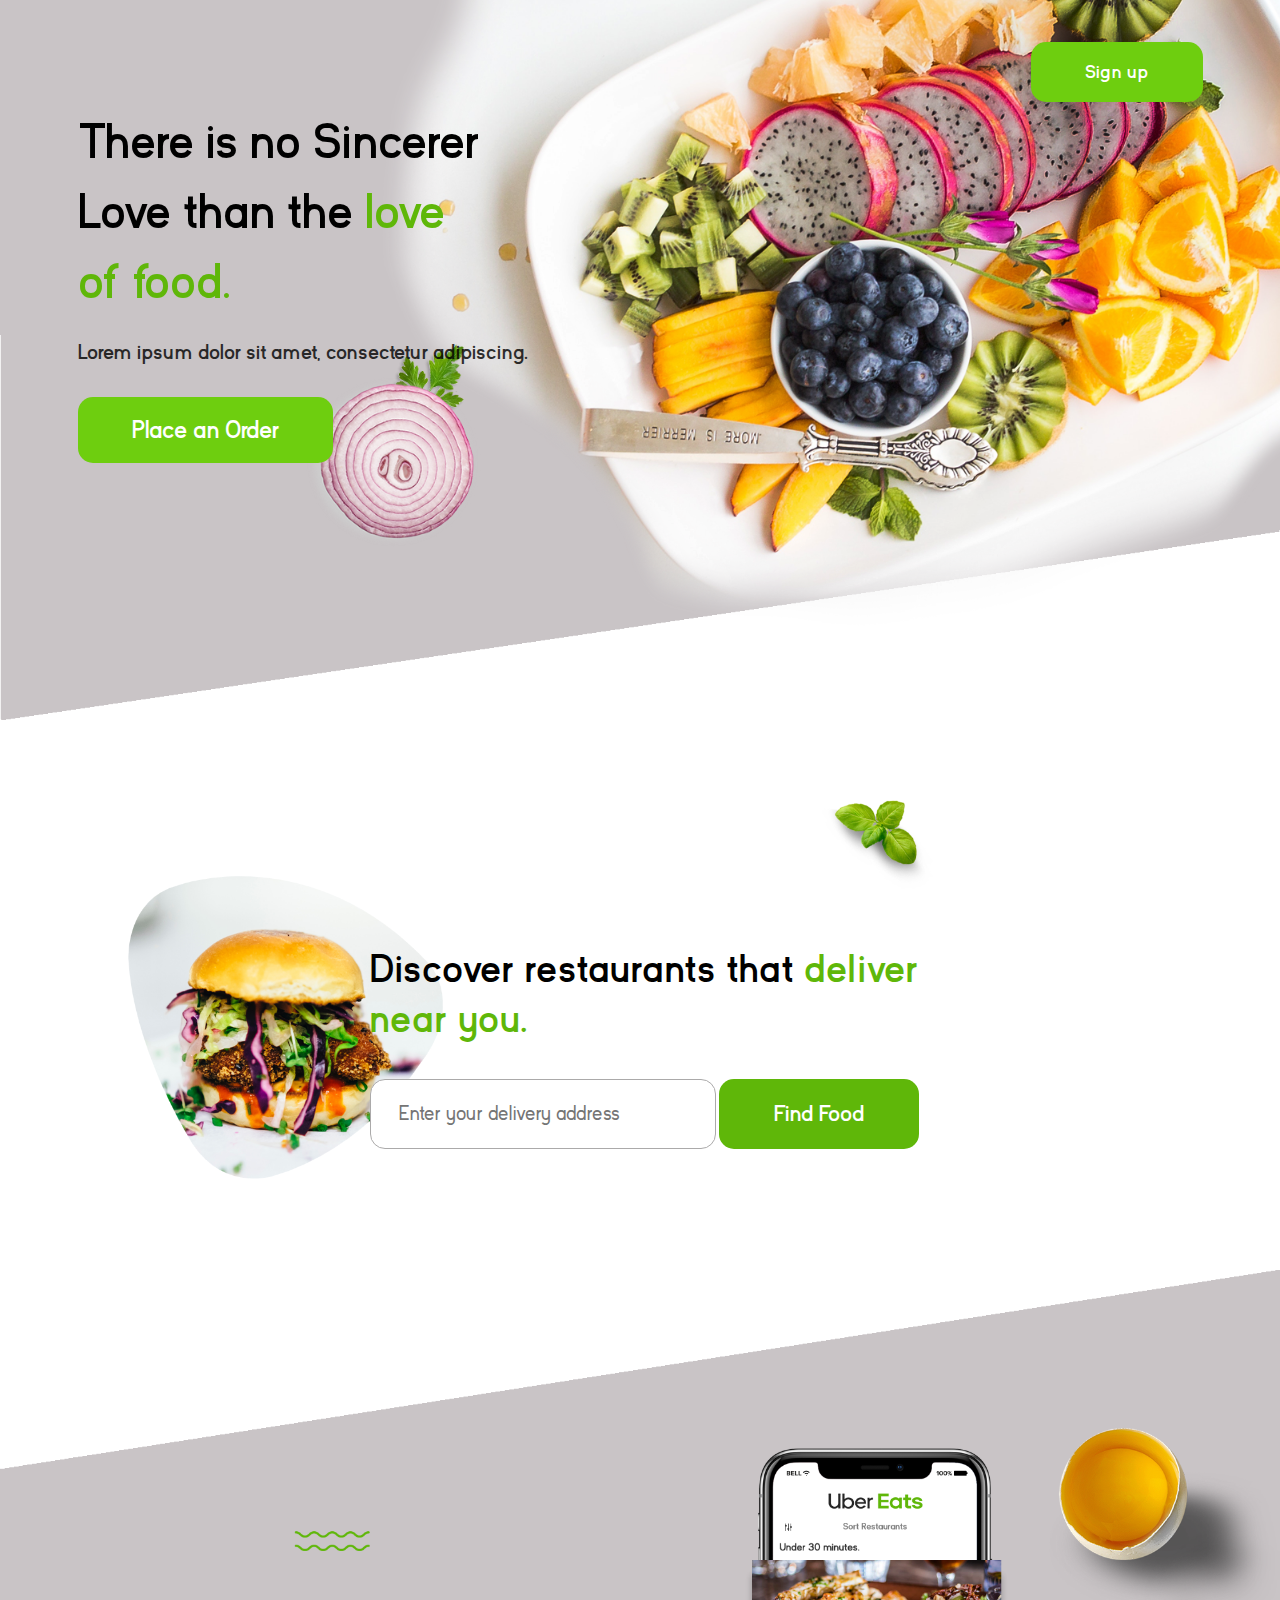
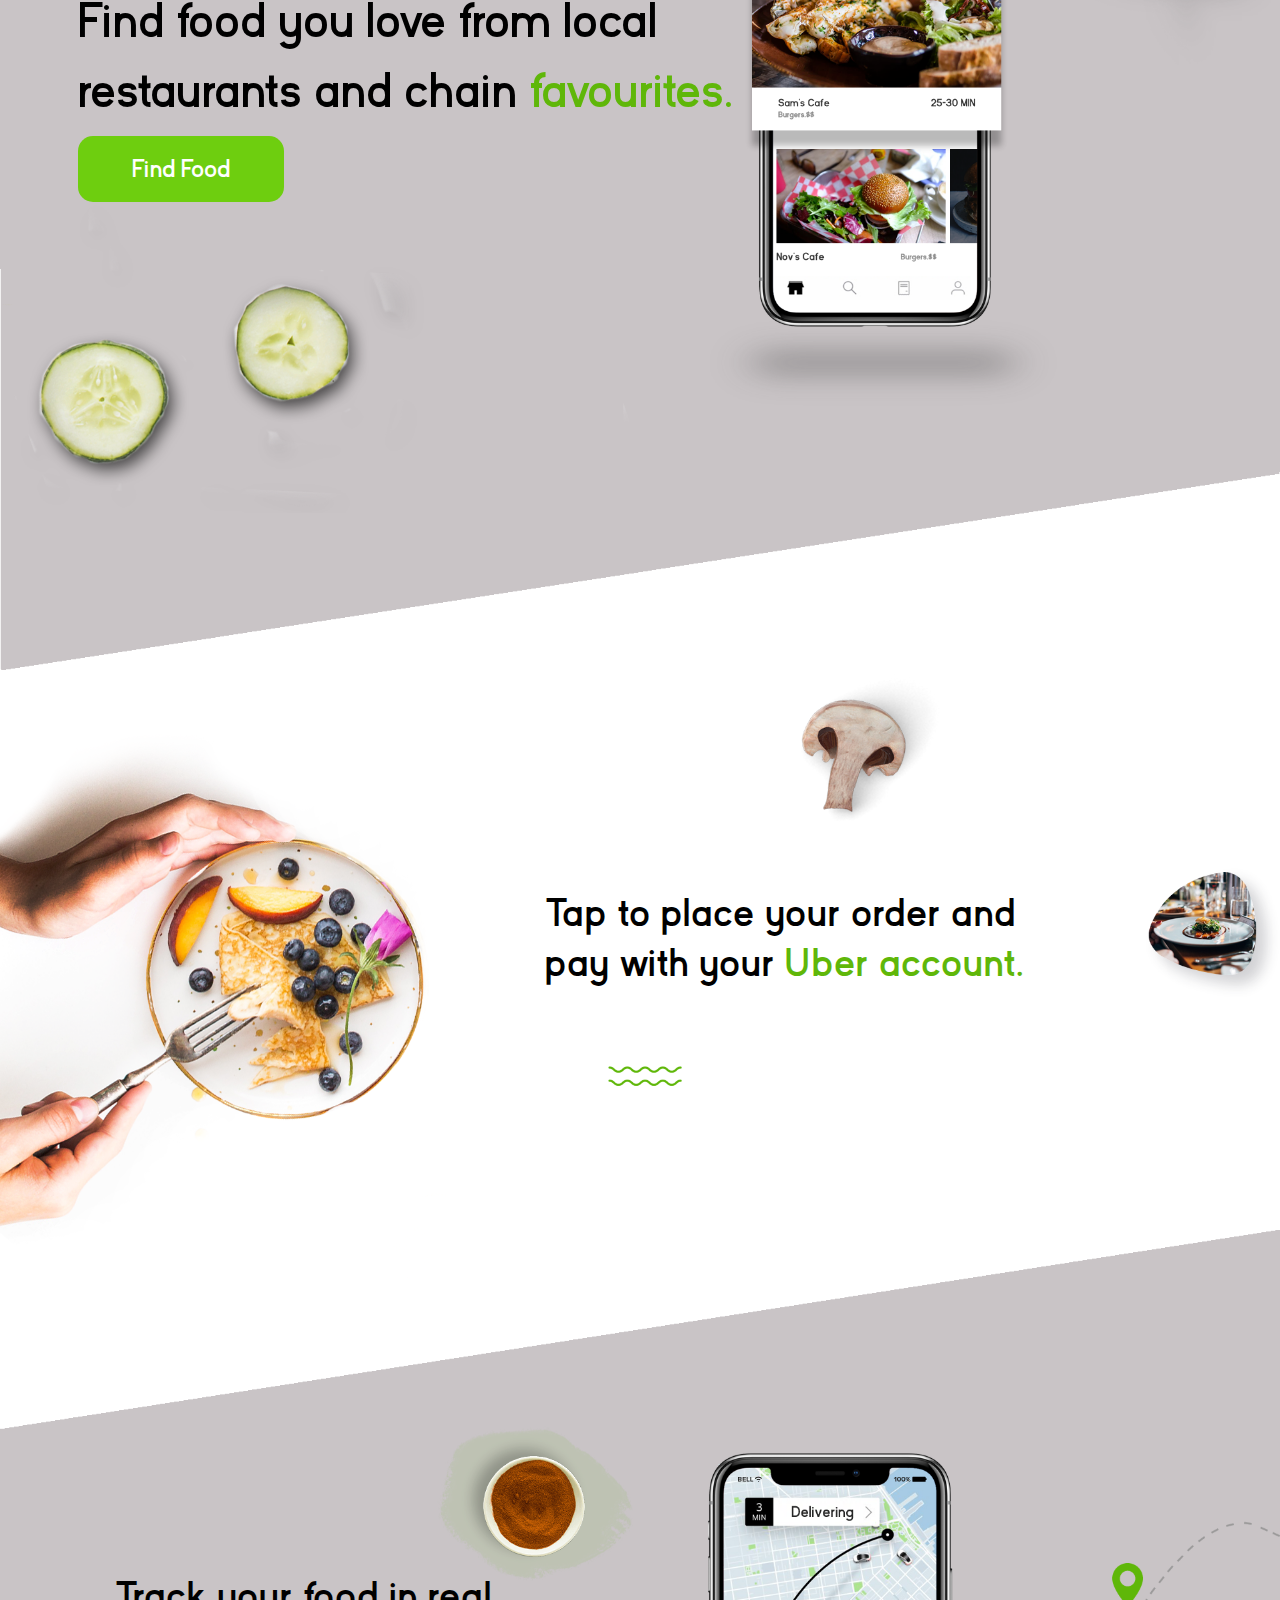
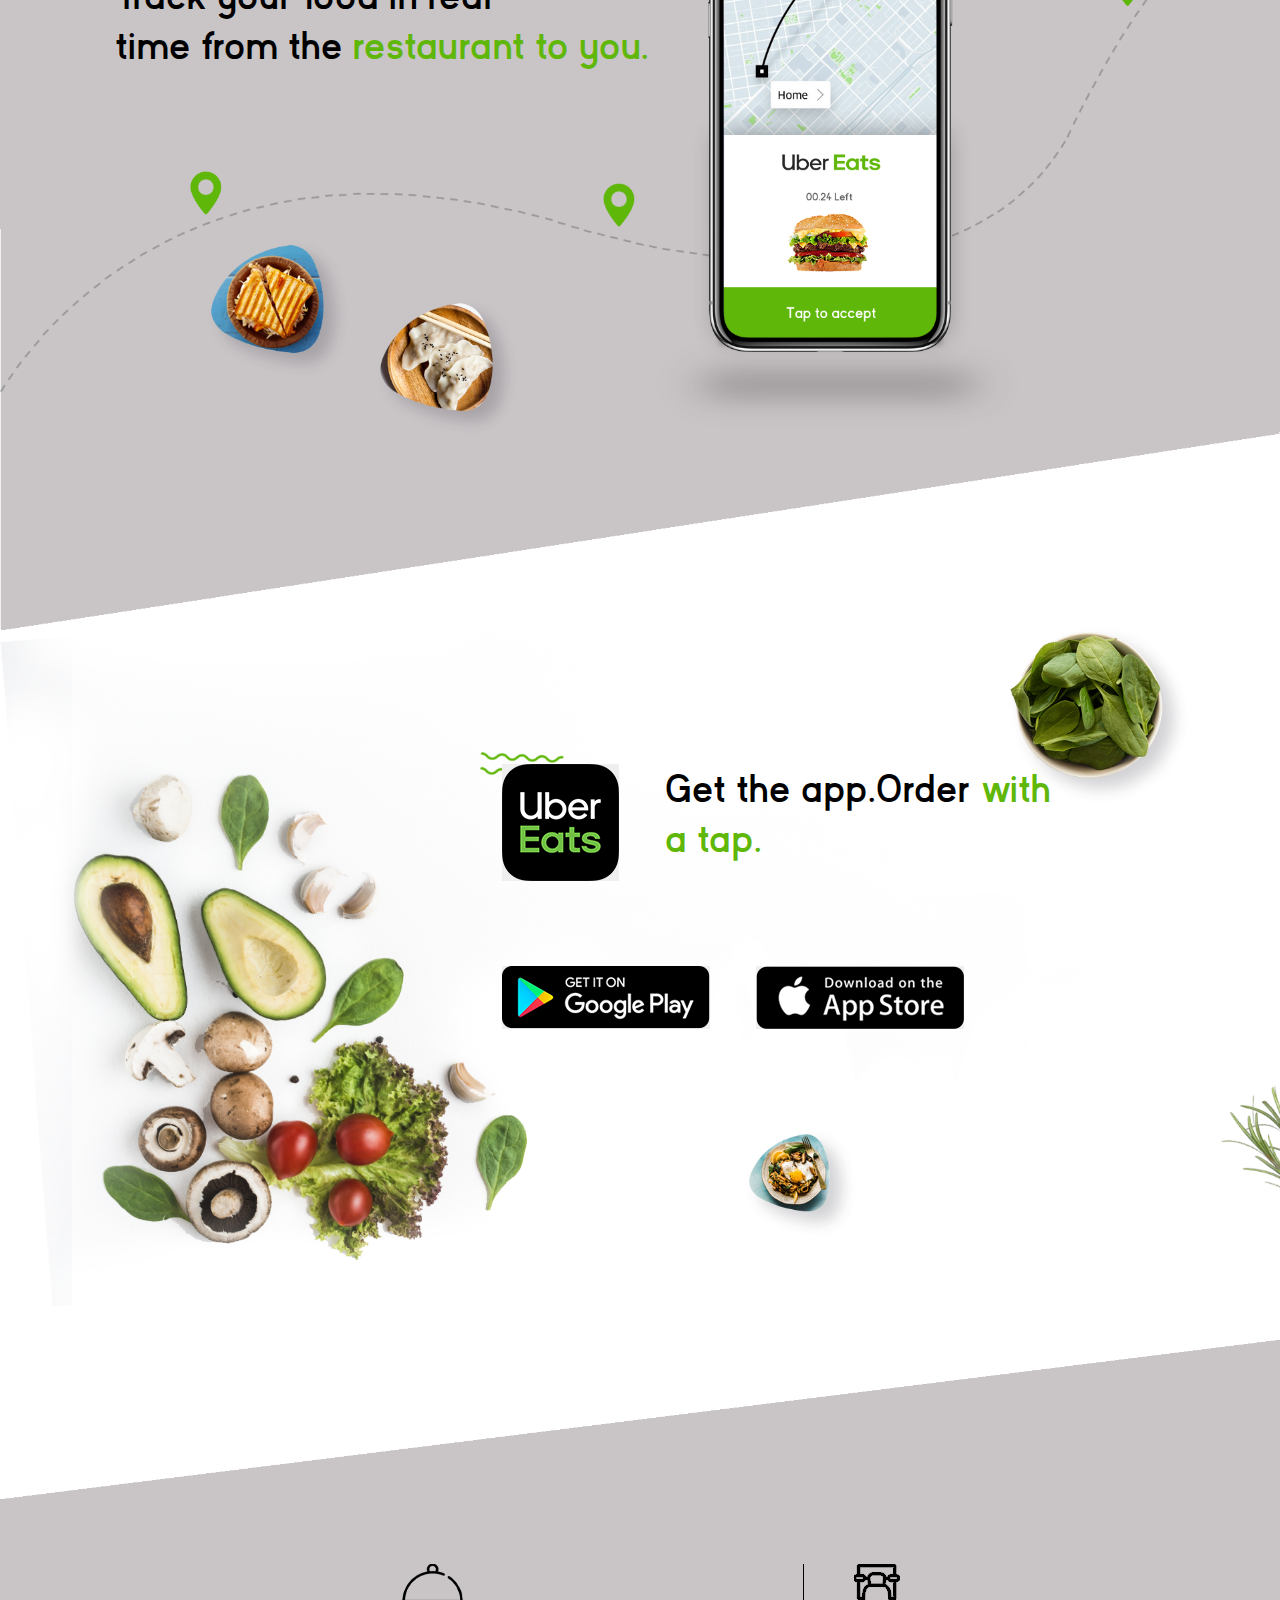
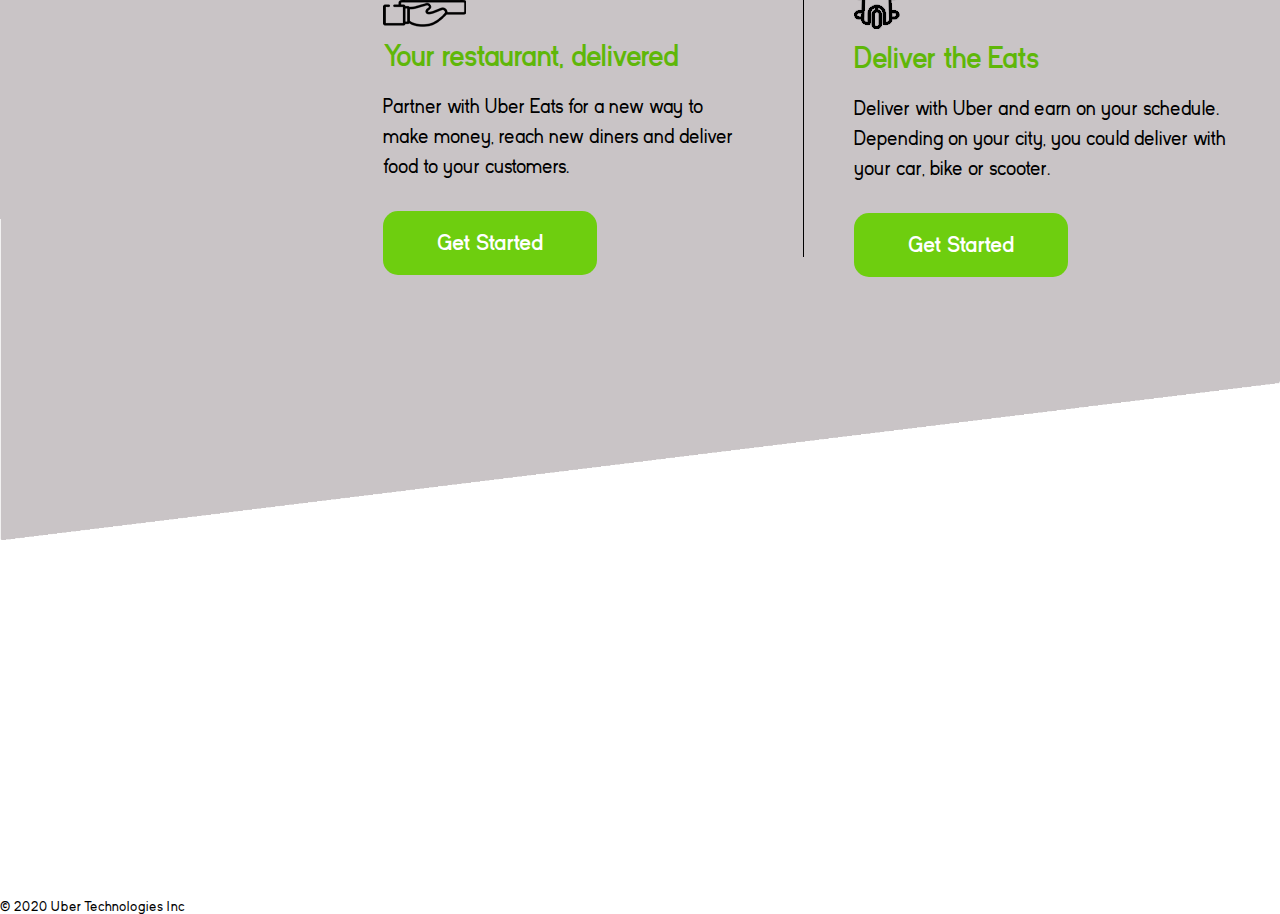
==== index.html @ 6fc5c9bc "Add files via upload" ====
<!DOCTYPE html>
<html lang="en">
  <head>
    <meta charset="UTF-8" />
    <meta http-equiv="X-UA-Compatible" content="IE=edge" />
    <meta name="viewport" content="width=device-width, initial-scale=1.0" />
    <title>Document</title>
    <link rel="stylesheet" href="css/style.css" />
  </head>
  <body>
    <div class="header">
      <div class="header__content">
        <div class="button-signUp-wrap">
          <div class="button-signUp">
            <span><a href="#" class="signUp">Sign up</a></span>
          </div>
        </div>
      </div>
      <div class="page-love">
        <div class="page-love__text">
          <h1>
            There is no Sincerer <br />
            Love than the
            <span>
              love <br />
              of food.</span
            >
          </h1>
          <p>Lorem ipsum dolor sit amet, consectetur adipiscing.</p>
          <div class="page-love__button love-button">
            <span><a href="#">Place an Order</a></span>
          </div>
        </div>
      </div>
    </div>
    <div class="findfood">
      <div class="findfood__content">
        <div class="page-findfood">
          <div class="findfood__text">
            Discover restaurants that
            <span
              >deliver <br />
              near you.</span
            >
          </div>
          <form action="#" class="findfood__form">
            <div class="findfood__input">
              <input
                autocomplete="off"
                type="email"
                pattern="[^ @]*@[^ @]*"
                name="form[]"
                placeholder="Enter your delivery address"
                onfocus="this.placeholder=''"
                class="input"
              />
            </div>
            <div class="findfood__button">
              <button type="submit" class="findfood__btn">Find Food</button>
            </div>
          </form>
        </div>
      </div>
    </div>
    <div class="favourites">
      <div class="page-favourites">
        <div class="page-favourites__text">
          <h1>
            Find food you love from local <br />
            restaurants and chain
            <span>favourites.</span>
          </h1>
          <div class="page-favourites__button favourites-button">
            <span><a href="#">Find Food</a></span>
          </div>
        </div>
      </div>
    </div>
    <div class="uber">
      <div class="page-uber">
        <div class="page-uber__text">
          <h1>
            Tap to place your order and <br />
            pay with your
            <span>Uber account.</span>
          </h1>
        </div>
      </div>
    </div>
    <div class="restaurant">
      <div class="page-restaurant">
        <div class="page-restaurant__text">
          <h1>
            Track your food in real <br />
            time from the
            <span>restaurant to you.</span>
          </h1>
        </div>
      </div>
    </div>
    <div class="app">
      <div class="app-conteiner">
        <div class="app-conteiner__item">
          <div class="app-button__uber">
            <a href="#"
              ><button><img src="img/app/app-uber-eats.png" alt="#" /></button
            ></a>
          </div>
          <div class="app-button__text">
            Get the app.Order
            <span>
              with <br />
              a tap.</span
            >
          </div>
          <div class="app-button__google">
            <a href="#"
              ><button>
                <img src="img/app/ap-google-play.png" alt="#" /></button
            ></a>
          </div>
          <div class="app-button__appstore">
            <a href="#"
              ><button><img src="img/app/ap-appstore.png" alt="#" /></button
            ></a>
          </div>
        </div>
      </div>
    </div>
    <div class="deliver">
      <div class="deliver-container">
        <div class="deliver-container__itemleft">
          <div class="deliver-restaurant__img">
            <img src="img/deliver/Layer_29.png" alt="#" />
          </div>
          <div class="deliver-restaurant__title">
            <span>Your restaurant, delivered</span>
          </div>
          <div class="deliver-restaurant__subtitel">
            <span
              >Partner with Uber Eats for a new way to make money, reach new
              diners and deliver food to your customers.</span
            >
          </div>
          <div class="deliver-restaurant__btn">
            <span><a href="#">Get Started</a></span>
          </div>
        </div>
        <div class="deliver-container__itemright">
          <div class="deliver-eats__img">
            <img src="img/deliver/Layer_30.png" alt="#" />
          </div>
          <div class="deliver-eats__title">
            <span>Deliver the Eats</span>
          </div>
          <div class="deliver-eats__subtitel">
            <span
              >Deliver with Uber and earn on your schedule. Depending on your
              city, you could deliver with your car, bike or scooter.</span
            >
          </div>
          <div class="deliver-eats__btn">
            <span><a href="#">Get Started</a></span>
          </div>
        </div>
      </div>
    </div>
    <div class="footer">
      <div class="footer__copy">© 2020 Uber Technologies Inc</div>
    </div>
    <script src="/js/script.js"></script>
  </body>
</html>
---- css/style.css ----
@charset "UTF-8";
@font-face {
  font-family: "KayakSans";
  src: url("../fonts/Kayak Sans Bold.eot");
  src: local("☺"), url("../fonts/Kayak Sans Bold.woff") format("woff"), url("../fonts/Kayak Sans Bold.ttf") format("truetype"), url("../fonts/Kayak Sans Bold.svg") format("svg");
  font-weight: 700;
  font-style: normal;
}
@font-face {
  font-family: "KayakSans";
  src: url("../fonts/Kayak Sans Light.eot");
  src: local("☺"), url("../fonts/Kayak Sans Light.woff") format("woff"), url("../fonts/Kayak Sans Light.ttf") format("truetype"), url("../fonts/Kayak Sans Light.svg") format("svg");
  font-weight: 300;
  font-style: normal;
}
@font-face {
  font-family: "KayakSans";
  src: url("../fonts/Kayak Sans Regular.eot");
  src: local("☺"), url("../fonts/Kayak Sans Regular.woff") format("woff"), url("../fonts/Kayak Sans Regular.ttf") format("truetype"), url("../fonts/Kayak Sans Regular.svg") format("svg");
  font-weight: normal;
  font-style: normal;
}
@font-face {
  font-family: "Proxima Nova Lt";
  src: url("../fonts/ofont.ru_Proxima Nova.eot");
  src: local("☺"), url("../fonts/ofont.ru_Proxima Nova.woff") format("woff"), url("../fonts/ofont.ru_Proxima Nova.ttf") format("truetype"), url("../fonts/ofont.ru_Proxima Nova.svg") format("svg");
  font-weight: normal;
  font-style: normal;
}
/*Обнуление*/
* {
  padding: 0;
  margin: 0;
  border: 0;
}

*, *:before, *:after {
  box-sizing: border-box;
}

:focus, :active {
  outline: none;
}

a:focus, a:active {
  outline: none;
}

nav, footer, header, aside {
  display: block;
}

html, body {
  height: 100%;
  width: 100%;
  font-size: 100%;
  line-height: 1;
  font-size: 14px;
  -ms-text-size-adjust: 100%;
  -moz-text-size-adjust: 100%;
  -webkit-text-size-adjust: 100%;
}

input, button, textarea {
  font-family: inherit;
}

input::-ms-clear {
  display: none;
}

button {
  cursor: pointer;
}

button::-moz-focus-inner {
  padding: 0;
  border: 0;
}

a, a:visited {
  text-decoration: none;
}

a:hover {
  text-decoration: none;
}

ul li {
  list-style: none;
}

img {
  vertical-align: top;
}

h1, h2, h3, h4, h5, h6 {
  font-size: inherit;
  font-weight: inherit;
}

/*--------------------*/
body {
  font-family: "KayakSans";
}

.header {
  max-width: 1570px;
  min-height: 800px;
  margin: 0 auto;
  padding: 0px 15px;
  background: url("../img/bkgheader/bgheader.png") 100% 0/100% auto no-repeat, url("../img/bgall.png") 100% 150%/100% 120% no-repeat;
}
.button-signUp-wrap {
  display: flex;
  justify-content: flex-end;
}

.button-signUp {
  margin: 5% 5% 0px 0px;
}

.signUp {
  color: #ffffff;
  font-size: 19px;
  font-weight: 700;
  padding: 20px 54px;
  border-radius: 15px;
  background-color: #6ece0f;
}

.page-love {
  margin: 0 auto;
  padding: 2% 0px 0px 5%;
}
.page-love__text {
  margin: 0 auto;
  color: #000000;
  font-size: 50px;
  font-weight: 700;
  line-height: 70px;
  text-align: left;
}
.page-love__text p {
  opacity: 0.8;
  color: #000000;
  font-size: 21px;
  font-weight: bold;
  line-height: 70px;
}
.page-love__text span {
  color: #5fb709;
}
.page-love__button a {
  color: #ffffff;
  font-size: 25px;
  font-weight: 700;
  padding: 20px 54px;
  border-radius: 15px;
  background-color: #6ece0f;
}

.page-findfood {
  display: flex;
  flex-direction: column;
  flex: 0 1 auto;
  padding: 5% 0;
  z-index: 1;
}

.findfood {
  max-width: 1390px;
  min-height: 650px;
  display: flex;
  justify-content: flex-end;
  margin: 0px 27% 0px 10%;
  padding: 0px 15px;
  text-align: left;
  background: url("../img/findfood/burger.png") 50% 0/100% auto no-repeat;
  position: relative;
  z-index: 1;
}
.findfood__content {
  padding: 15% 0px 0px 0px;
}
.findfood__text {
  padding: 0px 0px 35px 0px;
  margin: 0 auto;
  color: #000000;
  font-size: 40px;
  font-weight: 700;
  line-height: 50px;
}
.findfood__text span {
  color: #5fb709;
}
.findfood__form {
  display: flex;
}
.findfood__input {
  flex: 1 1 auto;
  padding: 0px 0px 0px 0px;
}
.findfood__input .input {
  width: 99%;
  height: 70px;
  border: 1px solid #abaaaa;
  background-color: #ffffff;
  border-radius: 15px;
  padding: 0px 28px;
  color: #585858;
  font-size: 20px;
  font-weight: 400;
}
.findfood__input .input.focus {
  color: black;
}
.findfood__button {
  flex: 0 0 200px;
}
.findfood__btn {
  width: 200px;
  height: 70px;
  line-height: 70px;
  color: white;
  font-size: 23px;
  font-weight: 700;
  border-radius: 15px;
  background-color: #5fb709;
}

.favourites {
  max-width: 1570px;
  min-height: 1000px;
  margin: 0 auto;
  padding: 10% 15px;
  background: url("../img/favourites/favouritesAll1.png") 100% 50%/100% auto no-repeat, url("../img/bgall.png") 100% 0/100% 100% no-repeat;
  position: relative;
  z-index: 2;
  top: -20%;
}

.page-favourites {
  margin: 0 auto;
  padding: 15% 0px 0px 5%;
}
.page-favourites__text {
  margin: 0 auto;
  color: #000000;
  font-size: 50px;
  font-weight: 700;
  line-height: 70px;
  text-align: left;
}
.page-favourites__text p {
  opacity: 0.8;
  color: #000000;
  font-size: 21px;
  font-weight: bold;
  line-height: 70px;
}
.page-favourites__text span {
  color: #5fb709;
}
.page-favourites__button a {
  color: #ffffff;
  font-size: 25px;
  font-weight: 700;
  padding: 20px 54px;
  border-radius: 15px;
  background-color: #6ece0f;
}

.uber {
  max-width: 1570px;
  min-height: 650px;
  margin: 0 auto;
  padding: 17% 20% 0px 0px;
  background: url("../img/uber/9-layers.png") 100% 0/100% auto no-repeat;
  position: relative;
  z-index: 1;
  top: -20%;
}

.page-uber__text {
  display: flex;
  justify-content: flex-end;
  padding: 0px 0px 35px 0px;
  margin: 0 auto;
  color: #000000;
  font-size: 40px;
  font-weight: 700;
  line-height: 50px;
}
.page-uber__text span {
  color: #5fb709;
}
.page-uber__form {
  display: flex;
}

.restaurant {
  max-width: 1570px;
  min-height: 1000px;
  margin: 0 auto;
  padding: 10% 15px;
  background: url("../img/restaurant/restaurant.png") 100% 50%/100% auto no-repeat, url("../img/bgall.png") 100% 0/100% 100% no-repeat;
  position: relative;
  z-index: 2;
  top: -30%;
}

.page-restaurant__text {
  display: flex;
  justify-content: flex-start;
  padding: 17% 0px 0px 8%;
  margin: 0 auto;
  color: #000000;
  font-size: 40px;
  font-weight: 700;
  line-height: 50px;
}
.page-restaurant__text span {
  color: #5fb709;
}
.page-restaurant__form {
  display: flex;
}

.app {
  max-width: 1570px;
  min-height: 800px;
  display: flex;
  justify-content: flex-end;
  margin: 0 auto;
  padding: 13% 10% 0px 0px;
  background: url("../img/app/8-layers.png") 100% 50%/100% auto no-repeat;
  position: relative;
  z-index: 1;
  top: -40%;
}

.app-conteiner {
  display: flex;
  flex-direction: column;
  flex: 0 1 50%;
  padding: 5% 0;
}
.app-conteiner__item {
  display: flex;
  width: 650px;
  height: 350px;
  flex-wrap: wrap;
}

.app-button__text {
  padding: 0px 0px 0px 7%;
  color: #000000;
  font-size: 40px;
  font-weight: 700;
  line-height: 50px;
}
.app-button__text span {
  color: #5fb709;
}
.app-button__appstore {
  padding: 0px 0px 0px 7%;
}

.deliver {
  max-width: 1570px;
  min-height: 800px;
  display: flex;
  justify-content: center;
  margin: 0 auto;
  padding: 13% 10% 0px 0px;
  background: url("../img/bgall.png") 100% 0/100% 100% no-repeat;
  position: relative;
  z-index: 2;
  top: -40%;
}

.deliver-container {
  display: flex;
  flex-direction: column;
  flex: 0 1 auto;
  padding: 5% 0px 0px 18%;
  width: 800px;
  height: 350px;
  flex-wrap: wrap;
}
.deliver-container__itemleft {
  flex-direction: column;
  padding: 0px 50px 0px 0px;
  display: flex;
  width: 420px;
  height: 400px;
  flex-wrap: wrap;
}
.deliver-container__itemright {
  flex-direction: column;
  width: 455px;
  height: 400px;
  display: flex;
  flex-wrap: wrap;
  border-left: 1px solid black;
  padding: 0px 0px 0px 50px;
}

.deliver-restaurant__img {
  padding: 0px 0px 15px 0px;
}
.deliver-restaurant__title {
  color: #5fb709;
  font-family: "KayakSans";
  font-size: 30px;
  font-weight: 700;
  text-align: left;
}
.deliver-restaurant__subtitel {
  padding: 20px 0px 0px 0px;
  line-height: 30px;
  font-size: 20px;
  font-weight: 400;
}
.deliver-restaurant__btn {
  padding: 50px 0px 0px 0px;
}
.deliver-restaurant__btn a {
  color: #ffffff;
  font-size: 23px;
  font-weight: 700;
  padding: 20px 54px;
  border-radius: 15px;
  background-color: #6ece0f;
}

.deliver-eats__img {
  padding: 0px 0px 15px 0px;
}
.deliver-eats__title {
  color: #5fb709;
  font-family: "KayakSans";
  font-size: 30px;
  font-weight: 700;
  text-align: left;
}
.deliver-eats__subtitel {
  padding: 20px 0px 0px 0px;
  line-height: 30px;
  font-size: 20px;
  font-weight: 400;
}
.deliver-eats__btn {
  padding: 50px 0px 0px 0px;
}
.deliver-eats__btn a {
  color: #ffffff;
  font-size: 23px;
  font-weight: 700;
  padding: 20px 54px;
  border-radius: 15px;
  background-color: #6ece0f;
}
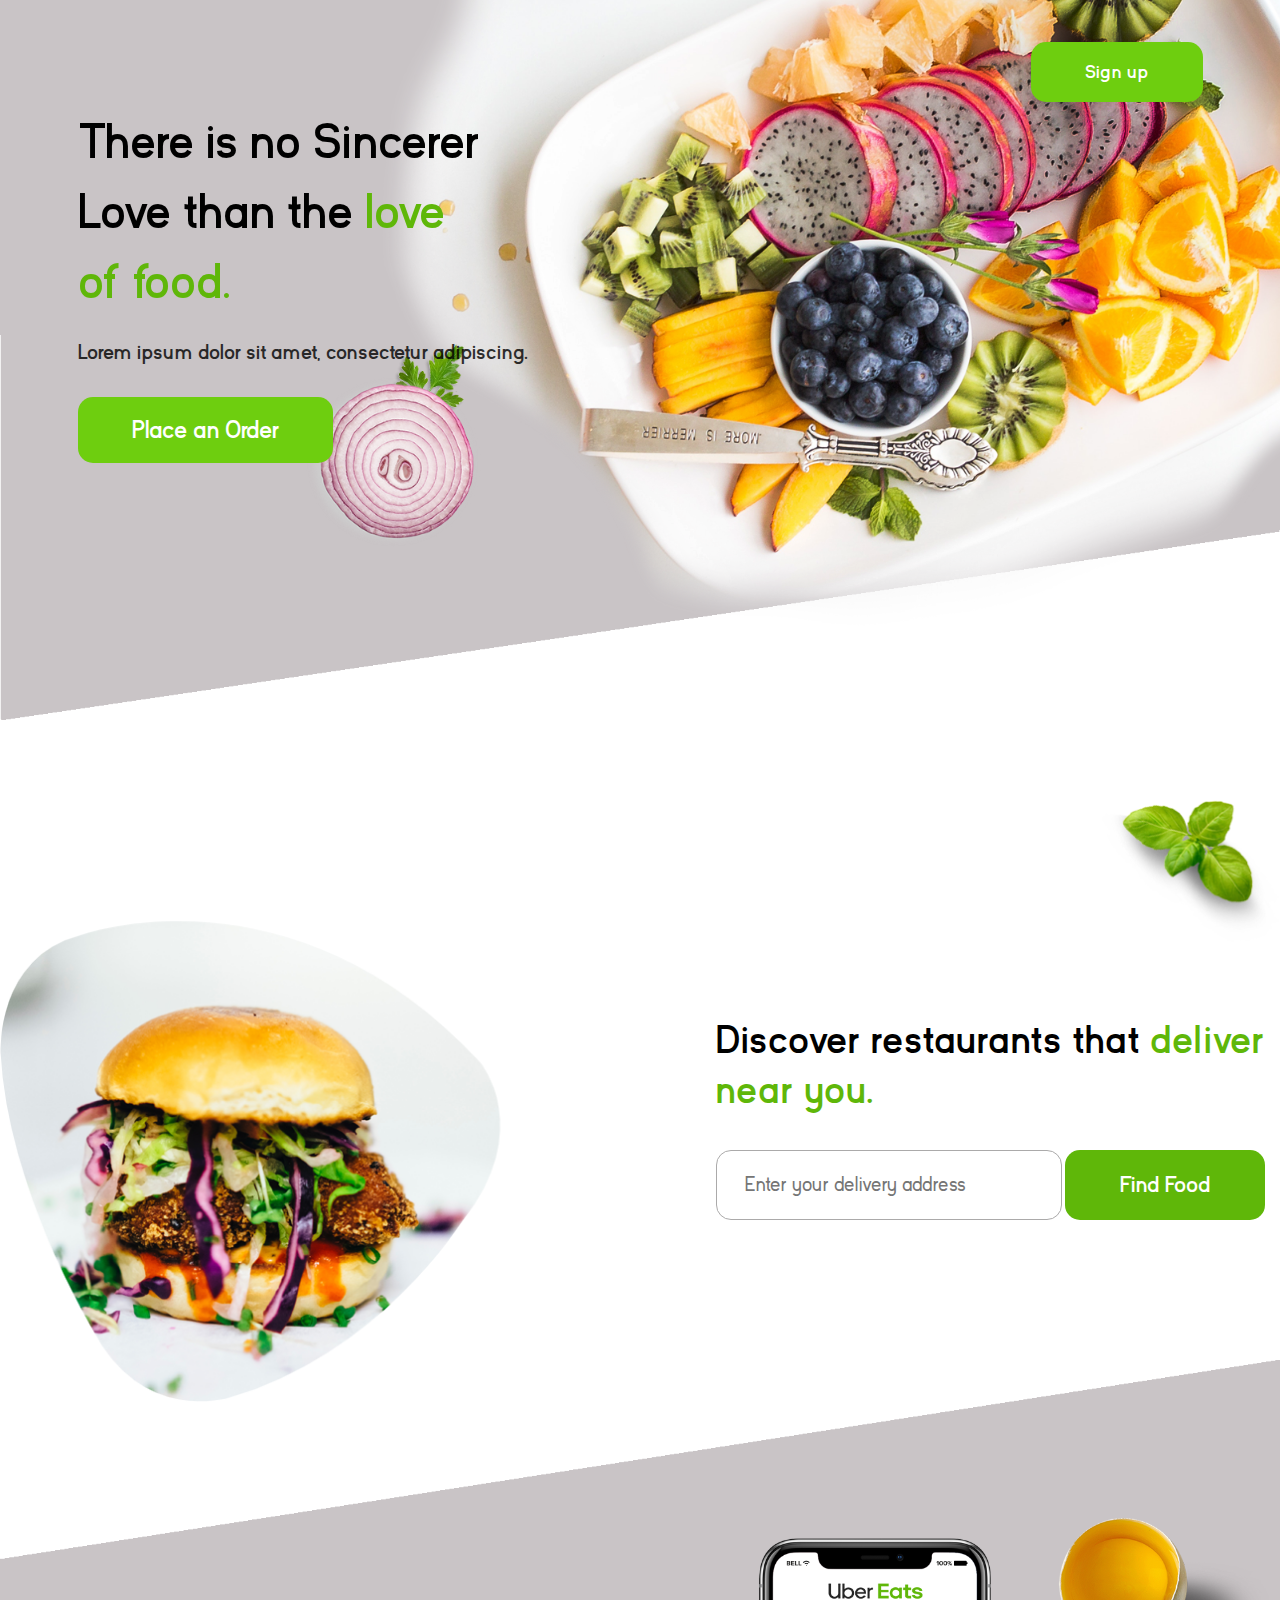
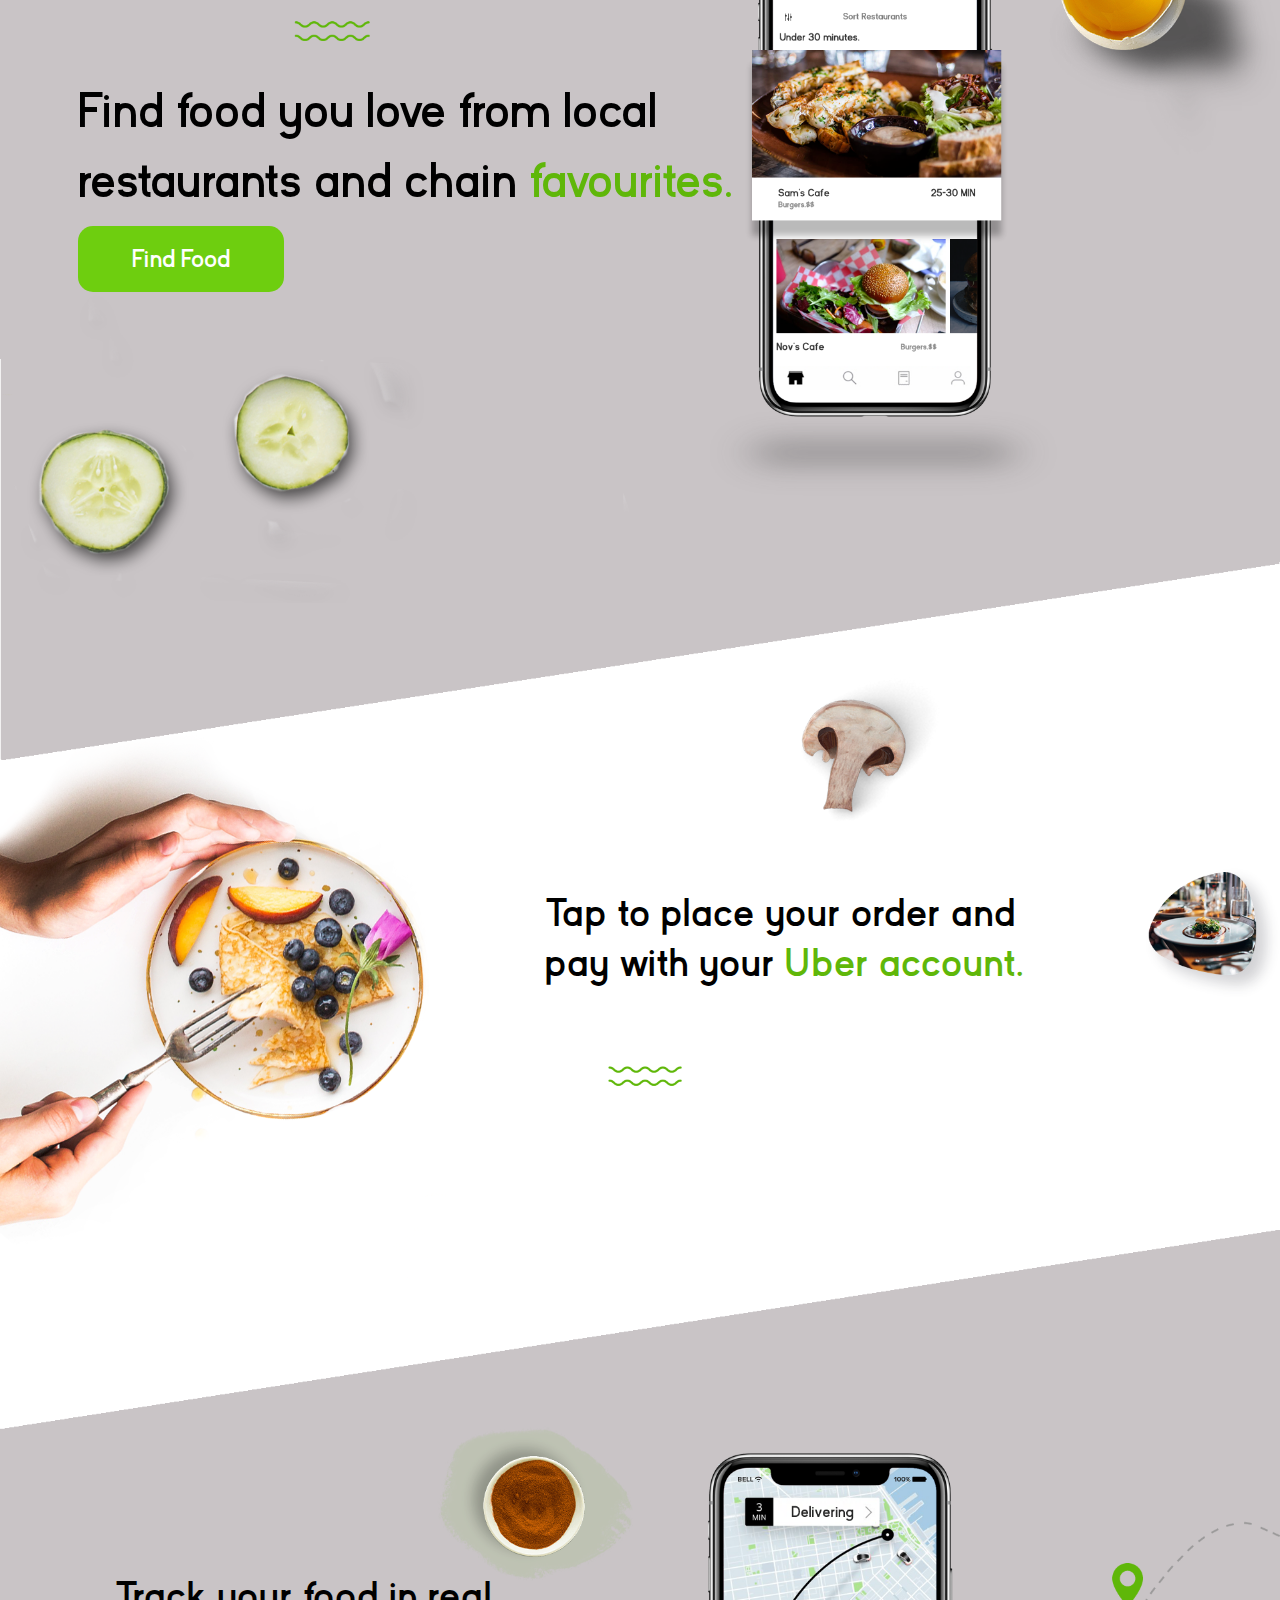
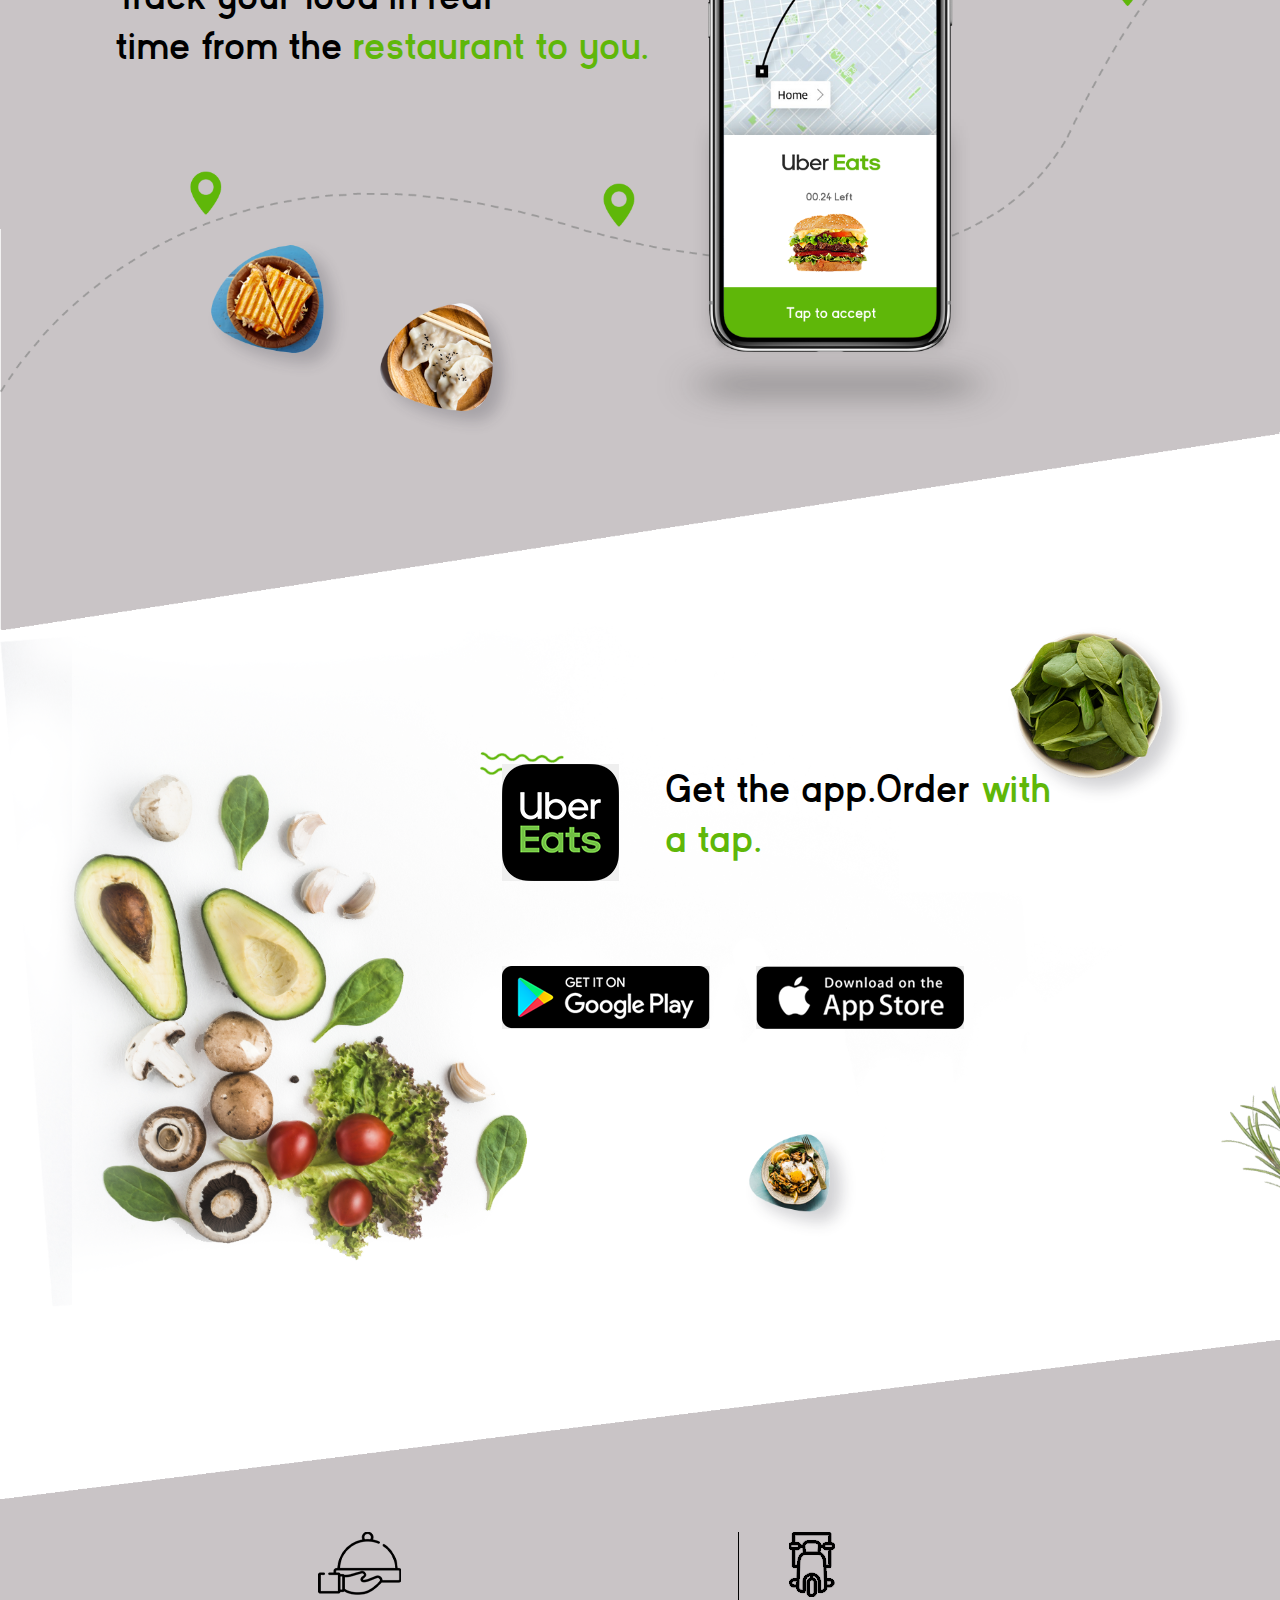
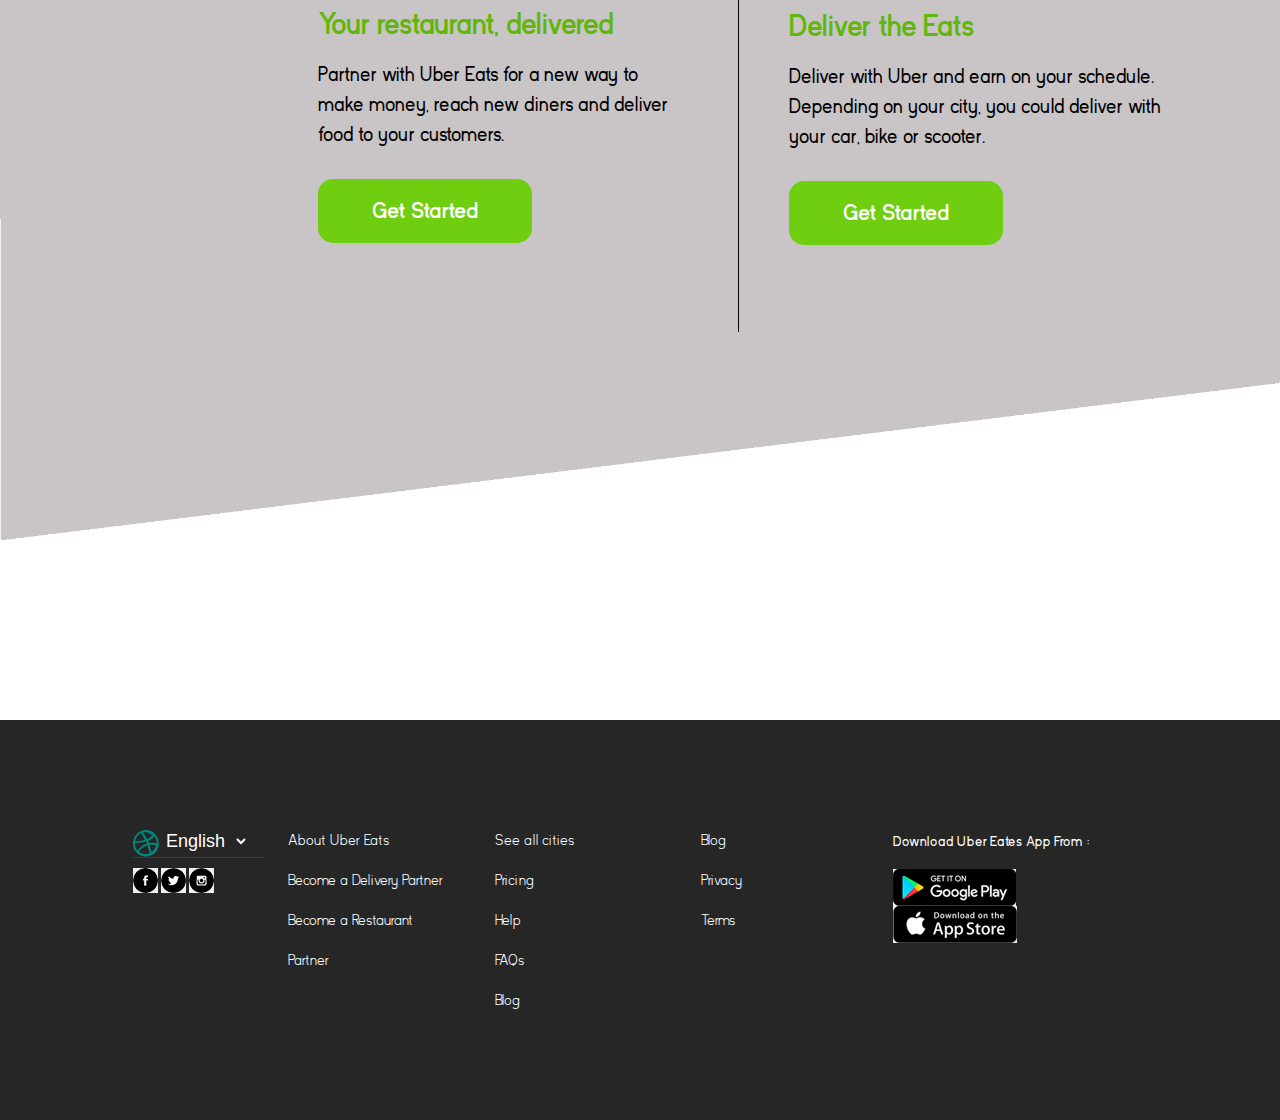
==== commit c87dcdd7: "Add files via upload" ====
--- a/index.html
+++ b/index.html
@@ -166,7 +166,71 @@
       </div>
     </div>
     <div class="footer">
-      <div class="footer__copy">© 2020 Uber Technologies Inc</div>
+      <div class="footer-content">
+        <div class="footer-content__blok">
+          <div class="footer-content__languige">
+            <img src="/img/glob.png" alt="" />
+            <select class="blackcolor" name="languige" id="">
+              <option class="blackcolor" value="english">English</option>
+              <option class="blackcolor" value="rus">Русский</option>
+            </select>
+          </div>
+          <div class="social">
+            <a href="#"
+              ><button><img src="img/social/fb.png" alt="#" /></button
+            ></a>
+            <a href="#"
+              ><button><img src="img/social/twitter.png" alt="#" /></button
+            ></a>
+            <a href="#"
+              ><button><img src="img/social/insta.png" alt="#" /></button
+            ></a>
+          </div>
+        </div>
+        <div class="footer-content__blok2">
+          <ul>
+            <li><a href="#">About Uber Eats</a></li>
+            <li><a href="#">Become a Delivery Partner</a></li>
+            <li><a href="#">Become a Restaurant Partner</a></li>
+          </ul>
+        </div>
+        <div class="footer-content__blok3">
+          <ul>
+            <li><a href="#">See all cities</a></li>
+            <li><a href="#">Pricing</a></li>
+            <li><a href="#">Help</a></li>
+            <li><a href="#">FAQs</a></li>
+            <li><a href="#">Blog</a></li>
+          </ul>
+        </div>
+        <div class="footer-content__blok4">
+          <ul>
+            <li><a href="#">Blog</a></li>
+            <li><a href="#">Privacy</a></li>
+            <li><a href="#">Terms</a></li>
+          </ul>
+        </div>
+        <div class="footer-content__blok5">
+          <div class="footer-content__content">
+            <div class="footer-content__item">
+              <div class="footer-content__text">
+                Download Uber Eates App From :
+              </div>
+              <div class="footer-content__google">
+                <a href="#"
+                  ><button>
+                    <img src="img/footer/googleplay.png" alt="#" /></button
+                ></a>
+              </div>
+              <div class="footer-content__appstore">
+                <a href="#"
+                  ><button><img src="img/footer/appstore.png" alt="#" /></button
+                ></a>
+              </div>
+            </div>
+          </div>
+        </div>
+      </div>
     </div>
     <script src="/js/script.js"></script>
   </body>
--- a/css/style.css
+++ b/css/style.css
@@ -173,7 +173,7 @@
   min-height: 650px;
   display: flex;
   justify-content: flex-end;
-  margin: 0px 27% 0px 10%;
+  margin: 0 auto;
   padding: 0px 15px;
   text-align: left;
   background: url("../img/findfood/burger.png") 50% 0/100% auto no-repeat;
@@ -237,7 +237,7 @@
   background: url("../img/favourites/favouritesAll1.png") 100% 50%/100% auto no-repeat, url("../img/bgall.png") 100% 0/100% 100% no-repeat;
   position: relative;
   z-index: 2;
-  top: -20%;
+  top: -10%;
 }
 
 .page-favourites {
@@ -371,9 +371,9 @@
   max-width: 1570px;
   min-height: 800px;
   display: flex;
-  justify-content: center;
-  margin: 0 auto;
-  padding: 13% 10% 0px 0px;
+  flex: 0 1 auto;
+  justify-content: space-evenly;
+  margin: 0 auto;
   background: url("../img/bgall.png") 100% 0/100% 100% no-repeat;
   position: relative;
   z-index: 2;
@@ -382,25 +382,23 @@
 
 .deliver-container {
   display: flex;
-  flex-direction: column;
   flex: 0 1 auto;
   padding: 5% 0px 0px 18%;
-  width: 800px;
-  height: 350px;
+  margin: 10% 0px 0px 0px;
   flex-wrap: wrap;
 }
 .deliver-container__itemleft {
   flex-direction: column;
   padding: 0px 50px 0px 0px;
   display: flex;
-  width: 420px;
-  height: 400px;
+  max-width: 420px;
+  max-height: 400px;
   flex-wrap: wrap;
 }
 .deliver-container__itemright {
   flex-direction: column;
-  width: 455px;
-  height: 400px;
+  max-width: 455px;
+  max-height: 400px;
   display: flex;
   flex-wrap: wrap;
   border-left: 1px solid black;
@@ -461,4 +459,97 @@
   padding: 20px 54px;
   border-radius: 15px;
   background-color: #6ece0f;
+}
+
+.footer {
+  max-width: 1570px;
+  min-height: 400px;
+  display: flex;
+  justify-content: space-evenly;
+  margin: 0 auto;
+  padding: 100px 0px 0px 0px;
+  background-color: #262626;
+  position: relative;
+  z-index: 3;
+  top: -20%;
+}
+
+.footer-content {
+  text-align: left;
+  display: flex;
+  flex: 0 1 auto;
+  flex-basis: 80%;
+  justify-content: space-evenly;
+  color: #ffffff;
+}
+.footer-content__languige {
+  padding: 10px 10px 0px 0px;
+  margin: 0px 0px 10px 0px;
+  border-bottom: 1px solid #3d3d3d;
+}
+.footer-content__languige select {
+  font-size: 18px;
+}
+.footer-content__blok {
+  min-width: 140px;
+  padding: 0px 0px 0px 0px;
+  padding: 0px 5px;
+}
+.footer-content__blok2 {
+  flex-basis: 23%;
+  padding: 0px 20px;
+  font-family: "KayakSans";
+  font-size: 15px;
+  font-weight: 300;
+  line-height: 40px;
+}
+.footer-content__blok2 a {
+  color: #ffffff;
+}
+.footer-content__blok3 {
+  flex-basis: 23%;
+  padding: 0px 20px;
+  font-family: "KayakSans";
+  font-size: 15px;
+  font-weight: 300;
+  line-height: 40px;
+}
+.footer-content__blok3 a {
+  color: #ffffff;
+}
+.footer-content__blok4 {
+  flex-basis: 23%;
+  padding: 0px 20px;
+  font-family: "KayakSans";
+  font-size: 15px;
+  font-weight: 300;
+  line-height: 40px;
+}
+.footer-content__blok4 a {
+  color: #ffffff;
+}
+.footer-content__blok5 {
+  flex-basis: 30%;
+  display: flex;
+  flex-direction: column;
+  width: 264px;
+  padding: 15px 10px 0px 5px;
+}
+.footer-content__item {
+  display: flex;
+  flex-wrap: wrap;
+}
+.footer-content__text {
+  padding: 0px 0px 20px 0px;
+}
+.footer-content__google {
+  padding: 0px 10px 0px 0px;
+}
+.blackcolor {
+  background-color: #262626;
+  color: white;
+}
+
+.blackcolor:hover {
+  box-shadow: 0px 5px 10px white;
 }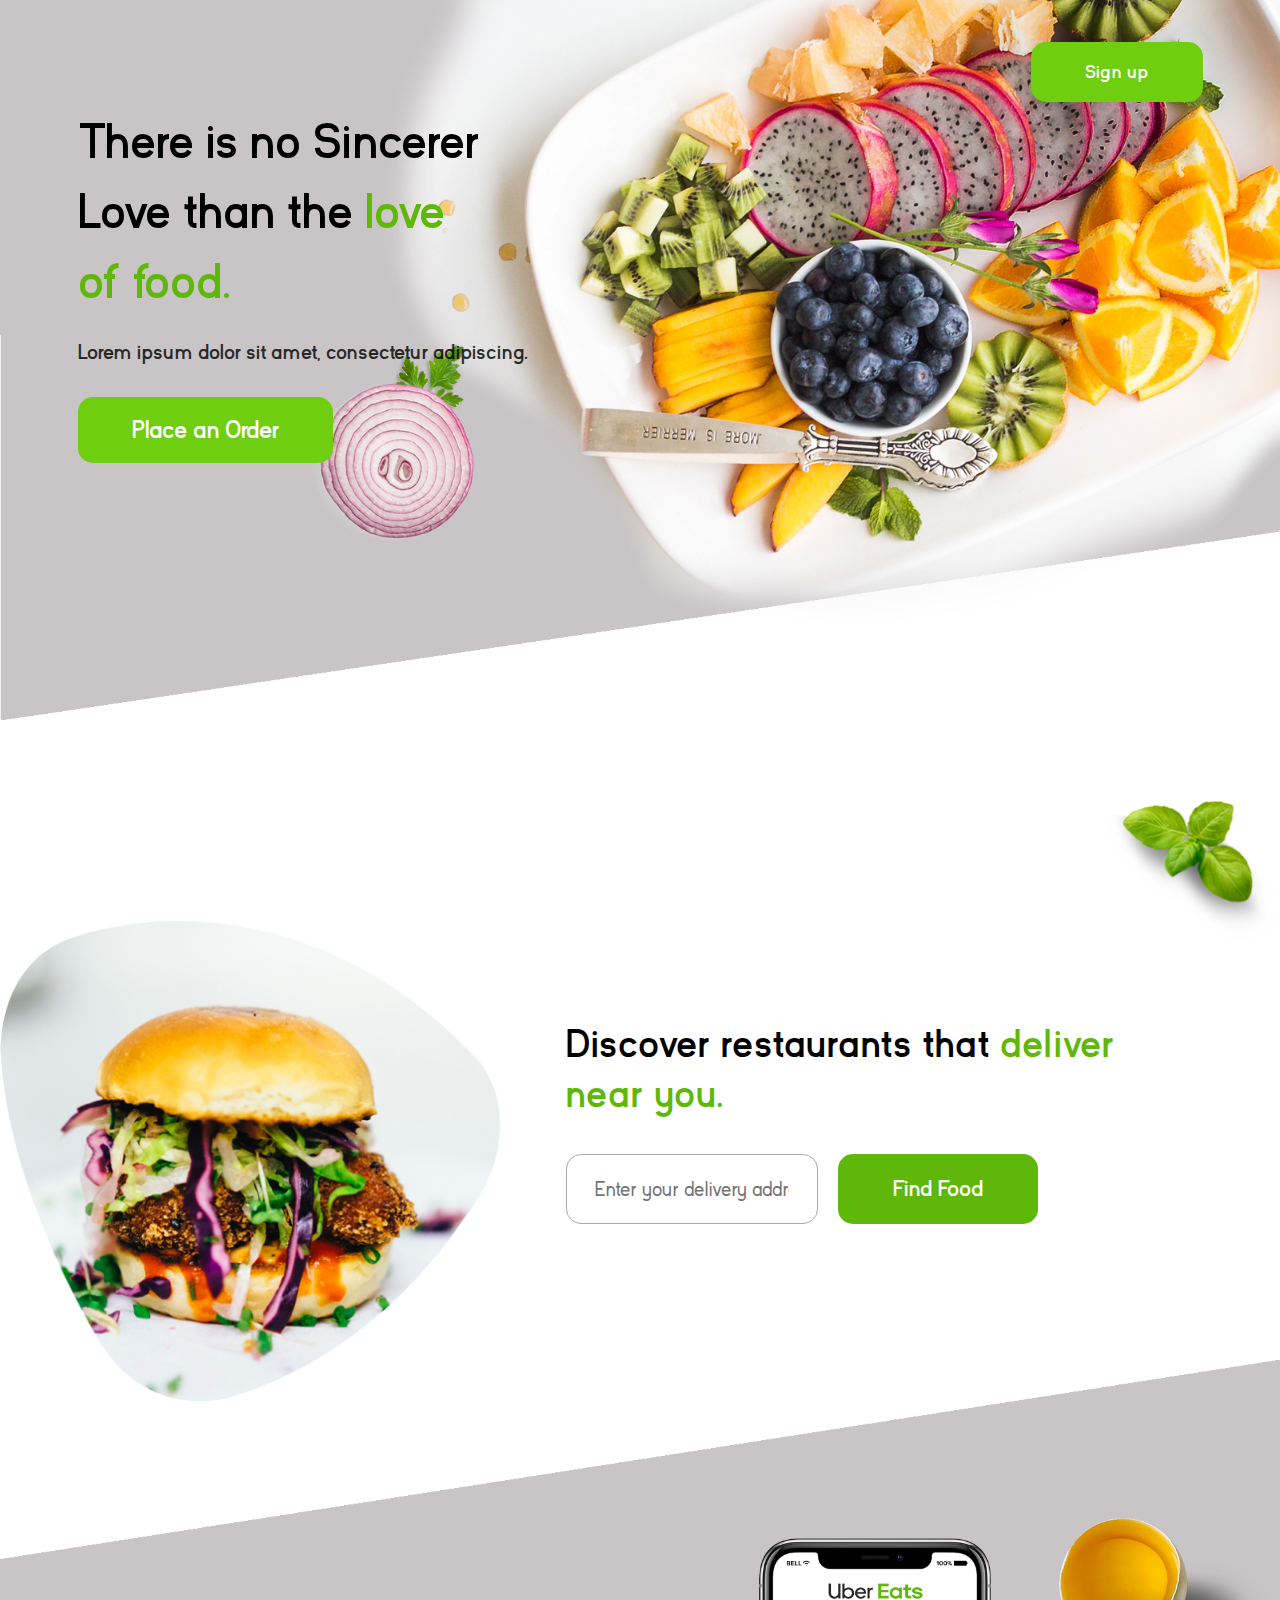
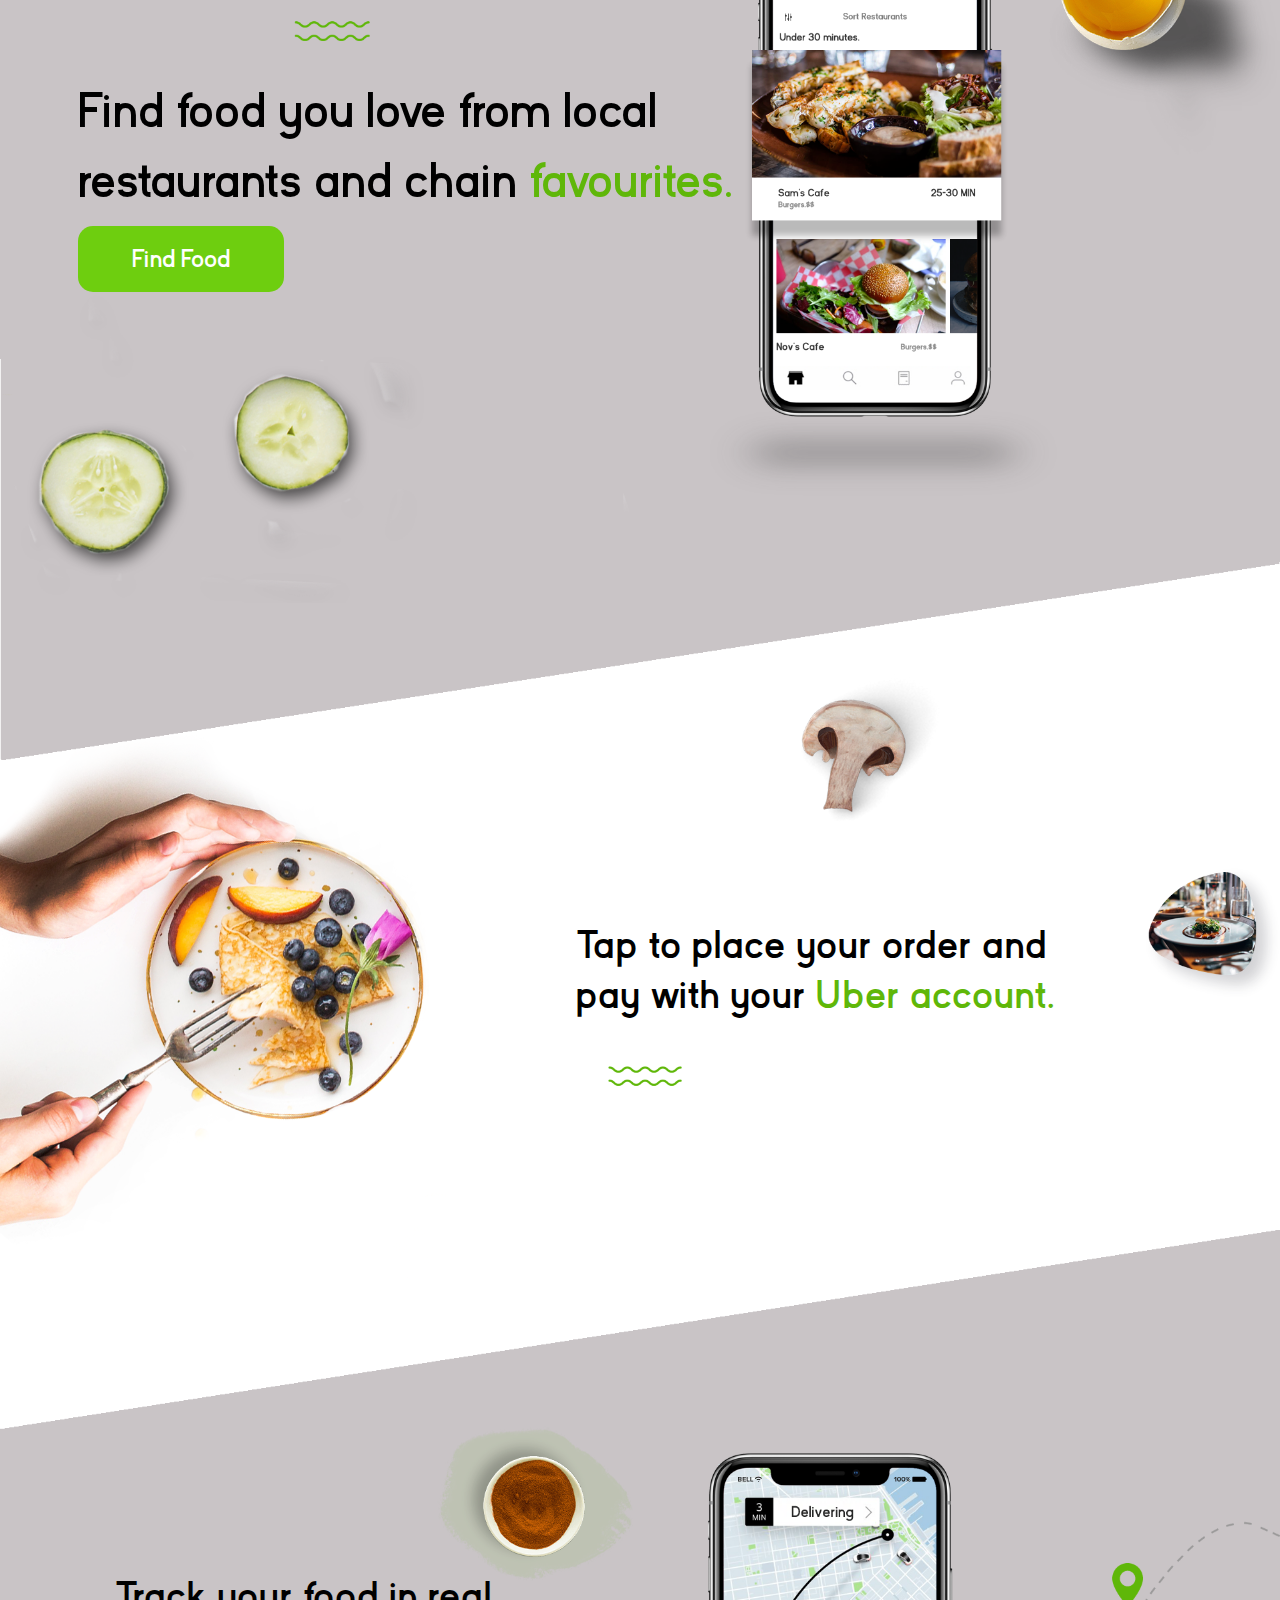
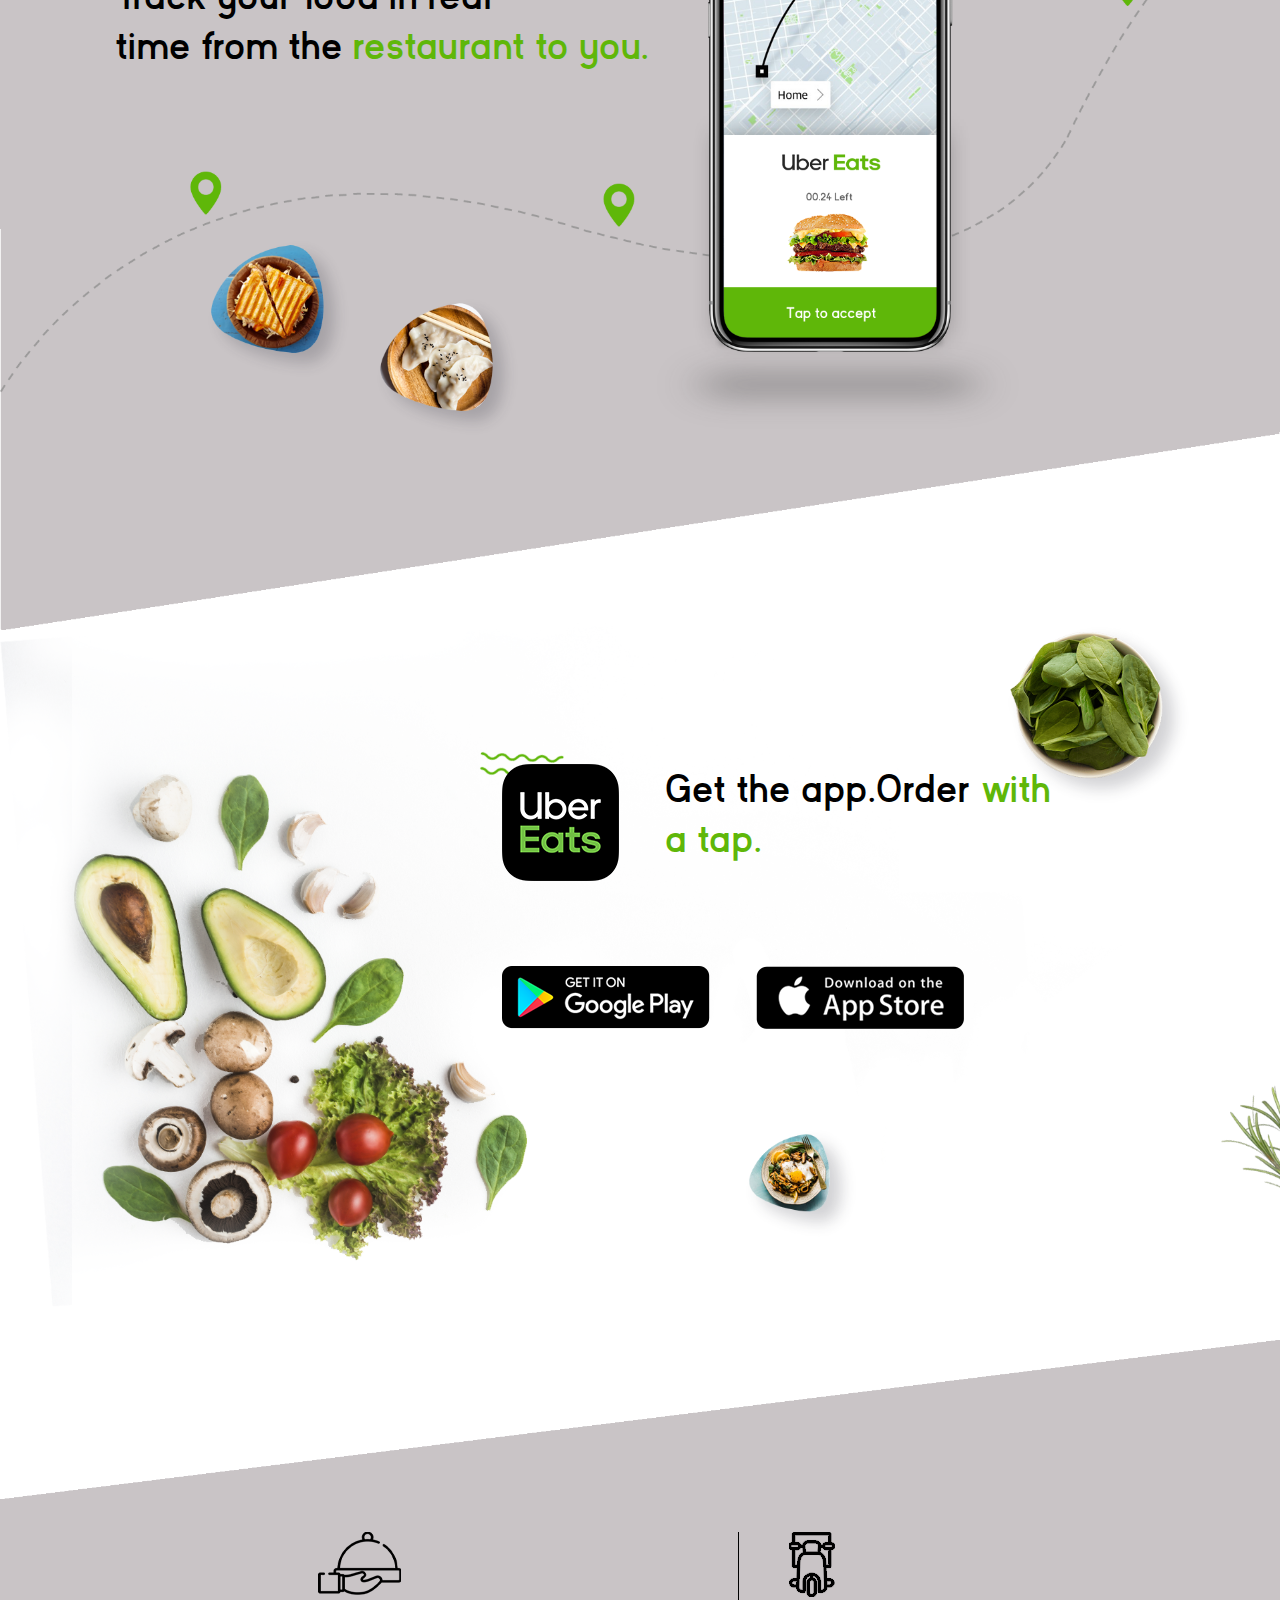
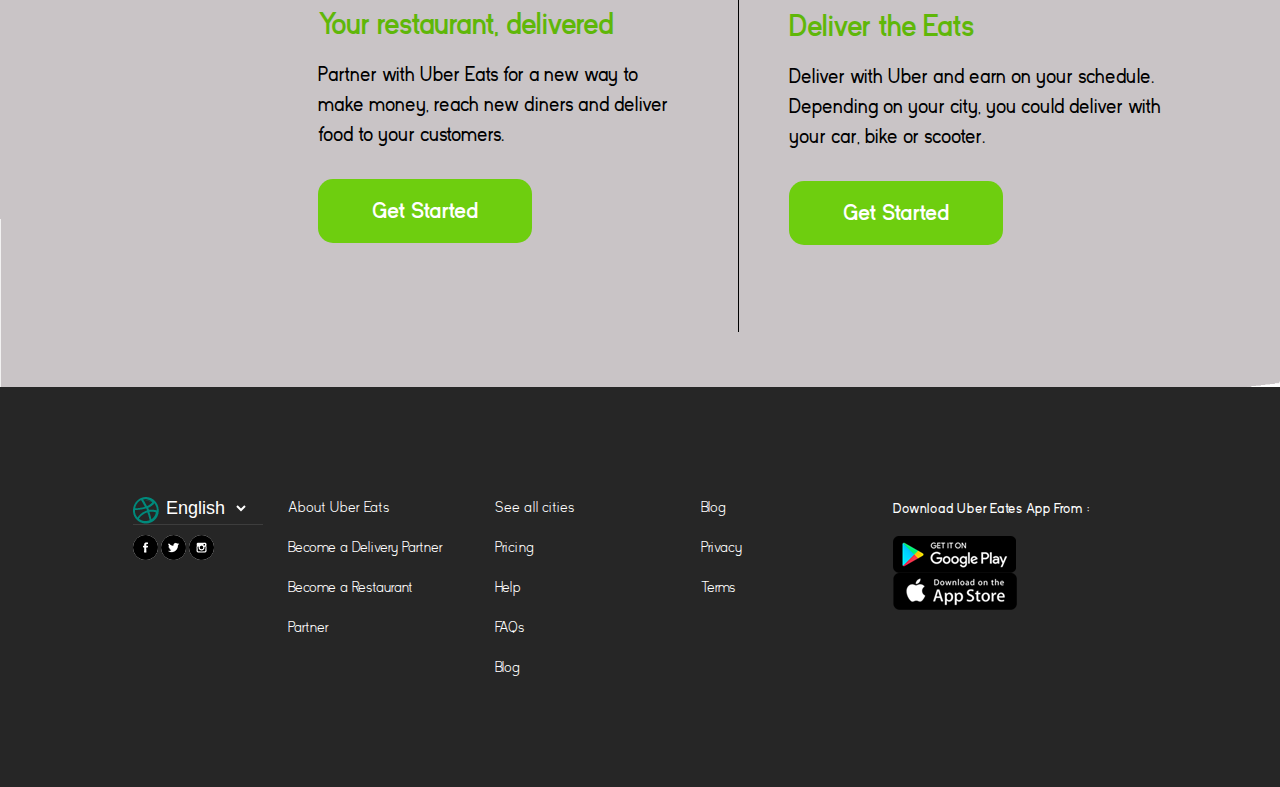
==== commit 36e943f8: "Add files via upload" ====
--- a/index.html
+++ b/index.html
@@ -102,9 +102,7 @@
       <div class="app-conteiner">
         <div class="app-conteiner__item">
           <div class="app-button__uber">
-            <a href="#"
-              ><button><img src="img/app/app-uber-eats.png" alt="#" /></button
-            ></a>
+            <a href="#"> <img src="img/app/app-uber-eats.png" alt="#" /></a>
           </div>
           <div class="app-button__text">
             Get the app.Order
@@ -114,15 +112,10 @@
             >
           </div>
           <div class="app-button__google">
-            <a href="#"
-              ><button>
-                <img src="img/app/ap-google-play.png" alt="#" /></button
-            ></a>
+            <a href="#"> <img src="img/app/ap-google-play.png" alt="#" /></a>
           </div>
           <div class="app-button__appstore">
-            <a href="#"
-              ><button><img src="img/app/ap-appstore.png" alt="#" /></button
-            ></a>
+            <a href="#"><img src="img/app/ap-appstore.png" alt="#" /></a>
           </div>
         </div>
       </div>
@@ -176,15 +169,9 @@
             </select>
           </div>
           <div class="social">
-            <a href="#"
-              ><button><img src="img/social/fb.png" alt="#" /></button
-            ></a>
-            <a href="#"
-              ><button><img src="img/social/twitter.png" alt="#" /></button
-            ></a>
-            <a href="#"
-              ><button><img src="img/social/insta.png" alt="#" /></button
-            ></a>
+            <a href="#"><img src="img/social/fb.png" alt="#" /></a>
+            <a href="#"><img src="img/social/twitter.png" alt="#" /></a>
+            <a href="#"><img src="img/social/insta.png" alt="#" /></a>
           </div>
         </div>
         <div class="footer-content__blok2">
@@ -217,15 +204,10 @@
                 Download Uber Eates App From :
               </div>
               <div class="footer-content__google">
-                <a href="#"
-                  ><button>
-                    <img src="img/footer/googleplay.png" alt="#" /></button
-                ></a>
+                <a href="#"> <img src="img/footer/googleplay.png" alt="#" /></a>
               </div>
               <div class="footer-content__appstore">
-                <a href="#"
-                  ><button><img src="img/footer/appstore.png" alt="#" /></button
-                ></a>
+                <a href="#"><img src="img/footer/appstore.png" alt="#" /></a>
               </div>
             </div>
           </div>
--- a/css/style.css
+++ b/css/style.css
@@ -111,6 +111,18 @@
   padding: 0px 15px;
   background: url("../img/bkgheader/bgheader.png") 100% 0/100% auto no-repeat, url("../img/bgall.png") 100% 150%/100% 120% no-repeat;
 }
+@media (max-width: 768px) {
+  .header {
+    background: url("../img/bkgheader/bgheader.png") 100% 0/100% auto no-repeat, url("../img/bgall.png") 100% 150%/100% 120% no-repeat;
+    min-height: 450px;
+  }
+}
+@media (max-width: 425px) {
+  .header {
+    background: url("../img/bkgheader/bgheader.png") 100% 0/100% auto no-repeat, url("../img/bgall.png") 100% 130%/100% 120% no-repeat;
+    min-height: 200px;
+  }
+}
 .button-signUp-wrap {
   display: flex;
   justify-content: flex-end;
@@ -128,10 +140,29 @@
   border-radius: 15px;
   background-color: #6ece0f;
 }
+@media (max-width: 768px) {
+  .signUp {
+    font-size: 15px;
+    padding: 10px 25px;
+    border-radius: 10px;
+  }
+}
+@media (max-width: 425px) {
+  .signUp {
+    font-size: 10px;
+    padding: 5px 15px;
+    border-radius: 5px;
+  }
+}
 
 .page-love {
   margin: 0 auto;
   padding: 2% 0px 0px 5%;
+}
+@media (max-width: 768px) {
+  .page-love {
+    padding: 0;
+  }
 }
 .page-love__text {
   margin: 0 auto;
@@ -140,6 +171,18 @@
   font-weight: 700;
   line-height: 70px;
   text-align: left;
+}
+@media (max-width: 768px) {
+  .page-love__text {
+    font-size: 25px;
+    line-height: 40px;
+  }
+}
+@media (max-width: 425px) {
+  .page-love__text {
+    font-size: 15px;
+    line-height: 20px;
+  }
 }
 .page-love__text p {
   opacity: 0.8;
@@ -148,8 +191,30 @@
   font-weight: bold;
   line-height: 70px;
 }
+@media (max-width: 768px) {
+  .page-love__text p {
+    font-size: 15px;
+    line-height: 25px;
+  }
+}
+@media (max-width: 425px) {
+  .page-love__text p {
+    font-size: 10px;
+    line-height: 10px;
+  }
+}
 .page-love__text span {
   color: #5fb709;
+}
+@media (max-width: 768px) {
+  .page-love__button {
+    padding: 10px 0px;
+  }
+}
+@media (max-width: 425px) {
+  .page-love__button {
+    padding: 5px 0px;
+  }
 }
 .page-love__button a {
   color: #ffffff;
@@ -158,6 +223,20 @@
   padding: 20px 54px;
   border-radius: 15px;
   background-color: #6ece0f;
+}
+@media (max-width: 768px) {
+  .page-love__button a {
+    font-size: 20px;
+    padding: 10px 25px;
+    border-radius: 10px;
+  }
+}
+@media (max-width: 768px) {
+  .page-love__button a {
+    font-size: 10px;
+    padding: 5px 15px;
+    border-radius: 5px;
+  }
 }
 
 .page-findfood {
@@ -167,21 +246,52 @@
   padding: 5% 0;
   z-index: 1;
 }
+@media (max-width: 768px) {
+  .page-findfood {
+    font-size: 15px;
+    margin: 0px 20px 0px 0px;
+  }
+}
 
 .findfood {
   max-width: 1390px;
   min-height: 650px;
   display: flex;
-  justify-content: flex-end;
-  margin: 0 auto;
-  padding: 0px 15px;
+  justify-content: center;
+  margin: 0 auto;
   text-align: left;
   background: url("../img/findfood/burger.png") 50% 0/100% auto no-repeat;
   position: relative;
   z-index: 1;
 }
+@media (max-width: 768px) {
+  .findfood {
+    background: url("../img/findfood/burger.png") 10% 0/70% auto no-repeat;
+    min-height: 450px;
+    padding: 0px 0px 0px 100px;
+  }
+}
+@media (max-width: 425px) {
+  .findfood {
+    background: url("../img/findfood/burger.png") 20% 0/80% auto no-repeat;
+    min-height: 350px;
+    padding: 0px 0px 0px 0px;
+  }
+}
 .findfood__content {
-  padding: 15% 0px 0px 0px;
+  padding: 15% 0px 0px 400px;
+}
+@media (max-width: 768px) {
+  .findfood__content {
+    width: 500px;
+    padding: 50px 0px 0px 80px;
+  }
+}
+@media (max-width: 425px) {
+  .findfood__content {
+    width: 400px;
+    padding: 50px 0px 0px 120px;
+  }
 }
 .findfood__text {
   padding: 0px 0px 35px 0px;
@@ -191,18 +301,36 @@
   font-weight: 700;
   line-height: 50px;
 }
+@media (max-width: 768px) {
+  .findfood__text {
+    font-size: 30px;
+    line-height: 30px;
+  }
+}
+@media (max-width: 425px) {
+  .findfood__text {
+    font-size: 13px;
+    line-height: 13px;
+    padding: 0px 0px 15px 0px;
+  }
+}
 .findfood__text span {
   color: #5fb709;
 }
 .findfood__form {
   display: flex;
 }
+@media (max-width: 425px) {
+  .findfood__form {
+    justify-content: center;
+  }
+}
 .findfood__input {
-  flex: 1 1 auto;
-  padding: 0px 0px 0px 0px;
+  flex: 0 1 auto;
+  padding: 0px 10px 0px 0px;
 }
 .findfood__input .input {
-  width: 99%;
+  width: 100%;
   height: 70px;
   border: 1px solid #abaaaa;
   background-color: #ffffff;
@@ -215,18 +343,65 @@
 .findfood__input .input.focus {
   color: black;
 }
+@media (max-width: 768px) {
+  .findfood__input .input {
+    width: 99%;
+    height: 50px;
+    font-size: 15px;
+    padding: 10px 25px;
+    border-radius: 10px;
+    padding: 0px 5px 0px 0px;
+  }
+}
+@media (max-width: 425px) {
+  .findfood__input .input {
+    width: 99%;
+    height: 30px;
+    font-size: 8px;
+    padding: 10px 25px;
+    border-radius: 10px;
+    padding: 0px 5px 0px 5px;
+  }
+}
 .findfood__button {
-  flex: 0 0 200px;
+  flex: 0 1 auto;
+  padding: 0px 0px 0px 10px;
+}
+@media (max-width: 768px) {
+  .findfood__button {
+    height: 50px;
+    padding: 0px 0px 0px 5px;
+  }
+}
+@media (max-width: 425px) {
+  .findfood__button {
+    height: 30px;
+    padding: 0px 0px 0px 0px;
+  }
 }
 .findfood__btn {
   width: 200px;
   height: 70px;
-  line-height: 70px;
   color: white;
   font-size: 23px;
   font-weight: 700;
   border-radius: 15px;
   background-color: #5fb709;
+}
+@media (max-width: 768px) {
+  .findfood__btn {
+    height: 50px;
+    width: 170px;
+    font-size: 20px;
+  }
+}
+@media (max-width: 425px) {
+  .findfood__btn {
+    height: 30px;
+    width: 80px;
+    font-size: 10px;
+    border-radius: 5px;
+  }
 }
 
 .favourites {
@@ -239,10 +414,34 @@
   z-index: 2;
   top: -10%;
 }
+@media (max-width: 768px) {
+  .favourites {
+    top: -25%;
+    background: url("../img/favourites/favouritesAll1.png") 40% 60%/100% auto no-repeat, url("../img/bgall.png") 100% 0/100% 100% no-repeat;
+    min-height: 630px;
+  }
+}
+@media (max-width: 425px) {
+  .favourites {
+    top: -30%;
+    background: url("../img/favourites/favouritesAll1.png") 30% 60%/110% auto no-repeat, url("../img/bgall.png") 100% 0/100% 100% no-repeat;
+    min-height: 350px;
+  }
+}
 
 .page-favourites {
   margin: 0 auto;
   padding: 15% 0px 0px 5%;
+}
+@media (max-width: 768px) {
+  .page-favourites {
+    padding: 15% 0px 0px 0px;
+  }
+}
+@media (max-width: 425px) {
+  .page-favourites {
+    padding: 50px 0px 0px 0px;
+  }
 }
 .page-favourites__text {
   margin: 0 auto;
@@ -251,6 +450,20 @@
   font-weight: 700;
   line-height: 70px;
   text-align: left;
+}
+@media (max-width: 768px) {
+  .page-favourites__text {
+    font-size: 30px;
+    line-height: 40px;
+    padding: 50px 0px 0px 0px;
+  }
+}
+@media (max-width: 425px) {
+  .page-favourites__text {
+    font-size: 16px;
+    line-height: 20px;
+    padding: 25px 0px 0px 0px;
+  }
 }
 .page-favourites__text p {
   opacity: 0.8;
@@ -262,6 +475,11 @@
 .page-favourites__text span {
   color: #5fb709;
 }
+@media (max-width: 425px) {
+  .page-favourites__button {
+    padding: 7px 0px 0px 0px;
+  }
+}
 .page-favourites__button a {
   color: #ffffff;
   font-size: 25px;
@@ -270,27 +488,70 @@
   border-radius: 15px;
   background-color: #6ece0f;
 }
+@media (max-width: 768px) {
+  .page-favourites__button a {
+    font-size: 20px;
+    padding: 10px 25px;
+    border-radius: 10px;
+  }
+}
+@media (max-width: 425px) {
+  .page-favourites__button a {
+    font-size: 15px;
+    padding: 5px 15px;
+    border-radius: 7px;
+  }
+}
 
 .uber {
   max-width: 1570px;
   min-height: 650px;
-  margin: 0 auto;
-  padding: 17% 20% 0px 0px;
+  display: flex;
+  flex-direction: column;
+  flex: 0 1 auto;
+  margin: 0 auto;
   background: url("../img/uber/9-layers.png") 100% 0/100% auto no-repeat;
   position: relative;
   z-index: 1;
   top: -20%;
 }
+@media (max-width: 768px) {
+  .uber {
+    padding: 120px 0px 0px 180px;
+    min-height: 350px;
+  }
+}
+@media (max-width: 425px) {
+  .uber {
+    padding: 70px 0px 0px 90px;
+    min-height: 300px;
+    top: -30%;
+  }
+}
 
 .page-uber__text {
   display: flex;
-  justify-content: flex-end;
-  padding: 0px 0px 35px 0px;
+  justify-content: center;
+  padding: 250px 0px 0px 350px;
   margin: 0 auto;
   color: #000000;
   font-size: 40px;
   font-weight: 700;
   line-height: 50px;
+}
+@media (max-width: 768px) {
+  .page-uber__text {
+    font-size: 30px;
+    line-height: 40px;
+    padding: 0px 0px 0px 0px;
+  }
+}
+@media (max-width: 425px) {
+  .page-uber__text {
+    font-size: 18px;
+    line-height: 20px;
+    padding: 0px 0px 0px 0px;
+  }
 }
 .page-uber__text span {
   color: #5fb709;
@@ -309,6 +570,19 @@
   z-index: 2;
   top: -30%;
 }
+@media (max-width: 768px) {
+  .restaurant {
+    min-height: 650px;
+    background: url("../img/restaurant/restaurant.png") 50% 50%/120% auto no-repeat, url("../img/bgall.png") 100% 0/100% 100% no-repeat;
+  }
+}
+@media (max-width: 425px) {
+  .restaurant {
+    min-height: 425px;
+    background: url("../img/restaurant/restaurant.png") 60% 50%/125% auto no-repeat, url("../img/bgall.png") 100% 0/100% 100% no-repeat;
+    top: -45%;
+  }
+}
 
 .page-restaurant__text {
   display: flex;
@@ -319,6 +593,20 @@
   font-size: 40px;
   font-weight: 700;
   line-height: 50px;
+}
+@media (max-width: 768px) {
+  .page-restaurant__text {
+    font-size: 30px;
+    line-height: 40px;
+    padding: 150px 0px 0px 0px;
+  }
+}
+@media (max-width: 425px) {
+  .page-restaurant__text {
+    font-size: 16px;
+    line-height: 20px;
+    padding: 130px 0px 0px 0px;
+  }
 }
 .page-restaurant__text span {
   color: #5fb709;
@@ -339,6 +627,21 @@
   z-index: 1;
   top: -40%;
 }
+@media (max-width: 768px) {
+  .app {
+    min-height: 500px;
+    background: url("../img/app/8-layers.png") 50% 50%/120% auto no-repeat;
+    padding: 0px 0px 0px 0px;
+  }
+}
+@media (max-width: 425px) {
+  .app {
+    min-height: 300px;
+    background: url("../img/app/8-layers.png") 50% 50%/120% auto no-repeat;
+    padding: 0px 0px 0px 0px;
+    top: -55%;
+  }
+}
 
 .app-conteiner {
   display: flex;
@@ -346,13 +649,40 @@
   flex: 0 1 50%;
   padding: 5% 0;
 }
+@media (max-width: 768px) {
+  .app-conteiner {
+    justify-content: center;
+  }
+}
 .app-conteiner__item {
   display: flex;
   width: 650px;
   height: 350px;
   flex-wrap: wrap;
 }
-
+@media (max-width: 768px) {
+  .app-conteiner__item {
+    width: 350px;
+  }
+}
+@media (max-width: 425px) {
+  .app-conteiner__item {
+    width: 250px;
+  }
+}
+
+@media (max-width: 768px) {
+  .app-button__uber img {
+    width: 50px;
+    margin: 100px 0px 0px 0px;
+  }
+}
+@media (max-width: 425px) {
+  .app-button__uber img {
+    width: 35px;
+    margin: 140px 0px 0px 0px;
+  }
+}
 .app-button__text {
   padding: 0px 0px 0px 7%;
   color: #000000;
@@ -360,11 +690,40 @@
   font-weight: 700;
   line-height: 50px;
 }
+@media (max-width: 768px) {
+  .app-button__text {
+    font-size: 25px;
+    line-height: 25px;
+    margin: 100px 0px 0px 0px;
+  }
+}
+@media (max-width: 425px) {
+  .app-button__text {
+    font-size: 17px;
+    line-height: 20px;
+    margin: 140px 0px 0px 0px;
+  }
+}
 .app-button__text span {
   color: #5fb709;
 }
+@media (max-width: 768px) {
+  .app-button__google img {
+    width: 100px;
+    margin: 0px 0px 100px 0px;
+  }
+}
 .app-button__appstore {
   padding: 0px 0px 0px 7%;
+}
+@media (max-width: 768px) {
+  .app-button__appstore {
+    padding: 0px 0px 0px 10px;
+  }
+  .app-button__appstore img {
+    width: 100px;
+    margin: 0px 0px 100px 0px;
+  }
 }
 
 .deliver {
@@ -379,6 +738,18 @@
   z-index: 2;
   top: -40%;
 }
+@media (max-width: 768px) {
+  .deliver {
+    top: -50%;
+    min-height: 650px;
+  }
+}
+@media (max-width: 425px) {
+  .deliver {
+    top: -65%;
+    min-height: 550px;
+  }
+}
 
 .deliver-container {
   display: flex;
@@ -387,6 +758,18 @@
   margin: 10% 0px 0px 0px;
   flex-wrap: wrap;
 }
+@media (max-width: 768px) {
+  .deliver-container {
+    padding: 0px 0px 0px 0px;
+    margin: 110px 50px 0px 50px;
+    flex-direction: column;
+  }
+}
+@media (max-width: 425px) {
+  .deliver-container {
+    margin: 110px 50px 0px 50px;
+  }
+}
 .deliver-container__itemleft {
   flex-direction: column;
   padding: 0px 50px 0px 0px;
@@ -394,6 +777,14 @@
   max-width: 420px;
   max-height: 400px;
   flex-wrap: wrap;
+}
+@media (max-width: 768px) {
+  .deliver-container__itemleft {
+    padding: 0px 0px 0px 0px;
+  }
+  .deliver-container__itemleft img {
+    width: 50px;
+  }
 }
 .deliver-container__itemright {
   flex-direction: column;
@@ -404,6 +795,15 @@
   border-left: 1px solid black;
   padding: 0px 0px 0px 50px;
 }
+@media (max-width: 768px) {
+  .deliver-container__itemright {
+    padding: 20px 0px 0px 0px;
+    border: none;
+  }
+  .deliver-container__itemright img {
+    height: 40px;
+  }
+}
 
 .deliver-restaurant__img {
   padding: 0px 0px 15px 0px;
@@ -414,6 +814,16 @@
   font-size: 30px;
   font-weight: 700;
   text-align: left;
+}
+@media (max-width: 768px) {
+  .deliver-restaurant__title {
+    font-size: 22px;
+  }
+}
+@media (max-width: 425px) {
+  .deliver-restaurant__title {
+    font-size: 17px;
+  }
 }
 .deliver-restaurant__subtitel {
   padding: 20px 0px 0px 0px;
@@ -421,8 +831,32 @@
   font-size: 20px;
   font-weight: 400;
 }
+@media (max-width: 768px) {
+  .deliver-restaurant__subtitel {
+    font-size: 13px;
+    line-height: 20px;
+    padding: 10px 0px 0px 0px;
+  }
+}
+@media (max-width: 425px) {
+  .deliver-restaurant__subtitel {
+    font-size: 10px;
+    line-height: 15px;
+    padding: 5px 0px 0px 0px;
+  }
+}
 .deliver-restaurant__btn {
   padding: 50px 0px 0px 0px;
+}
+@media (max-width: 768px) {
+  .deliver-restaurant__btn {
+    padding: 20px 0px 0px 0px;
+  }
+}
+@media (max-width: 425px) {
+  .deliver-restaurant__btn {
+    padding: 10px 0px 0px 0px;
+  }
 }
 .deliver-restaurant__btn a {
   color: #ffffff;
@@ -431,6 +865,20 @@
   padding: 20px 54px;
   border-radius: 15px;
   background-color: #6ece0f;
+}
+@media (max-width: 768px) {
+  .deliver-restaurant__btn a {
+    font-size: 20px;
+    padding: 10px 25px;
+    border-radius: 10px;
+  }
+}
+@media (max-width: 425px) {
+  .deliver-restaurant__btn a {
+    font-size: 13px;
+    padding: 7px 15px;
+    border-radius: 7px;
+  }
 }
 
 .deliver-eats__img {
@@ -442,6 +890,16 @@
   font-size: 30px;
   font-weight: 700;
   text-align: left;
+}
+@media (max-width: 768px) {
+  .deliver-eats__title {
+    font-size: 22px;
+  }
+}
+@media (max-width: 425px) {
+  .deliver-eats__title {
+    font-size: 17px;
+  }
 }
 .deliver-eats__subtitel {
   padding: 20px 0px 0px 0px;
@@ -449,8 +907,32 @@
   font-size: 20px;
   font-weight: 400;
 }
+@media (max-width: 768px) {
+  .deliver-eats__subtitel {
+    font-size: 13px;
+    line-height: 20px;
+    padding: 10px 0px 0px 0px;
+  }
+}
+@media (max-width: 425px) {
+  .deliver-eats__subtitel {
+    font-size: 10px;
+    line-height: 15px;
+    padding: 5px 0px 0px 0px;
+  }
+}
 .deliver-eats__btn {
   padding: 50px 0px 0px 0px;
+}
+@media (max-width: 768px) {
+  .deliver-eats__btn {
+    padding: 20px 0px 0px 0px;
+  }
+}
+@media (max-width: 425px) {
+  .deliver-eats__btn {
+    padding: 10px 0px 0px 0px;
+  }
 }
 .deliver-eats__btn a {
   color: #ffffff;
@@ -459,6 +941,20 @@
   padding: 20px 54px;
   border-radius: 15px;
   background-color: #6ece0f;
+}
+@media (max-width: 768px) {
+  .deliver-eats__btn a {
+    font-size: 20px;
+    padding: 10px 25px;
+    border-radius: 10px;
+  }
+}
+@media (max-width: 425px) {
+  .deliver-eats__btn a {
+    font-size: 13px;
+    padding: 7px 15px;
+    border-radius: 7px;
+  }
 }
 
 .footer {
@@ -471,7 +967,21 @@
   background-color: #262626;
   position: relative;
   z-index: 3;
-  top: -20%;
+  top: -57%;
+}
+@media (max-width: 768px) {
+  .footer {
+    min-height: 120px;
+    padding: 10px 0px 0px 0px;
+    top: -75%;
+  }
+}
+@media (max-width: 425px) {
+  .footer {
+    min-height: 115px;
+    padding: 10px 0px 0px 0px;
+    top: -85%;
+  }
 }
 
 .footer-content {
@@ -489,6 +999,15 @@
 }
 .footer-content__languige select {
   font-size: 18px;
+}
+@media (max-width: 768px) {
+  .footer-content__languige select {
+    font-size: 10px;
+    padding: 0px 0px 0px 0px;
+  }
+  .footer-content__languige img {
+    width: 15px;
+  }
 }
 .footer-content__blok {
   min-width: 140px;
@@ -506,6 +1025,11 @@
 .footer-content__blok2 a {
   color: #ffffff;
 }
+@media (max-width: 768px) {
+  .footer-content__blok2 {
+    display: none;
+  }
+}
 .footer-content__blok3 {
   flex-basis: 23%;
   padding: 0px 20px;
@@ -517,6 +1041,11 @@
 .footer-content__blok3 a {
   color: #ffffff;
 }
+@media (max-width: 768px) {
+  .footer-content__blok3 {
+    display: none;
+  }
+}
 .footer-content__blok4 {
   flex-basis: 23%;
   padding: 0px 20px;
@@ -528,6 +1057,11 @@
 .footer-content__blok4 a {
   color: #ffffff;
 }
+@media (max-width: 768px) {
+  .footer-content__blok4 {
+    display: none;
+  }
+}
 .footer-content__blok5 {
   flex-basis: 30%;
   display: flex;
@@ -535,6 +1069,24 @@
   width: 264px;
   padding: 15px 10px 0px 5px;
 }
+@media (max-width: 768px) {
+  .footer-content__blok5 {
+    font-size: 10px;
+    line-height: 25px;
+    padding: 0px 0px 0px 0px;
+    flex-wrap: wrap;
+    flex-basis: 35%;
+  }
+}
+@media (max-width: 425px) {
+  .footer-content__blok5 {
+    font-size: 10px;
+    line-height: 25px;
+    padding: 5px 0px 0px 0px;
+    flex-wrap: wrap;
+    flex-basis: 40%;
+  }
+}
 .footer-content__item {
   display: flex;
   flex-wrap: wrap;
@@ -542,9 +1094,50 @@
 .footer-content__text {
   padding: 0px 0px 20px 0px;
 }
+@media (max-width: 425px) {
+  .footer-content__text {
+    padding: 0px 0px 0px 0px;
+  }
+}
 .footer-content__google {
   padding: 0px 10px 0px 0px;
 }
+@media (max-width: 768px) {
+  .footer-content__google {
+    padding: 0px 5px 0px 0px;
+  }
+  .footer-content__google img {
+    width: 100px;
+  }
+}
+@media (max-width: 425px) {
+  .footer-content__google {
+    padding: 0px 5px 0px 0px;
+  }
+  .footer-content__google img {
+    width: 70px;
+  }
+}
+@media (max-width: 768px) {
+  .footer-content__appstore img {
+    width: 100px;
+  }
+}
+@media (max-width: 425px) {
+  .footer-content__appstore {
+    padding: 0px 5px 0px 0px;
+  }
+  .footer-content__appstore img {
+    width: 70px;
+  }
+}
+
+@media (max-width: 768px) {
+  .social img {
+    padding: 0px 8px;
+  }
+}
+
 .blackcolor {
   background-color: #262626;
   color: white;
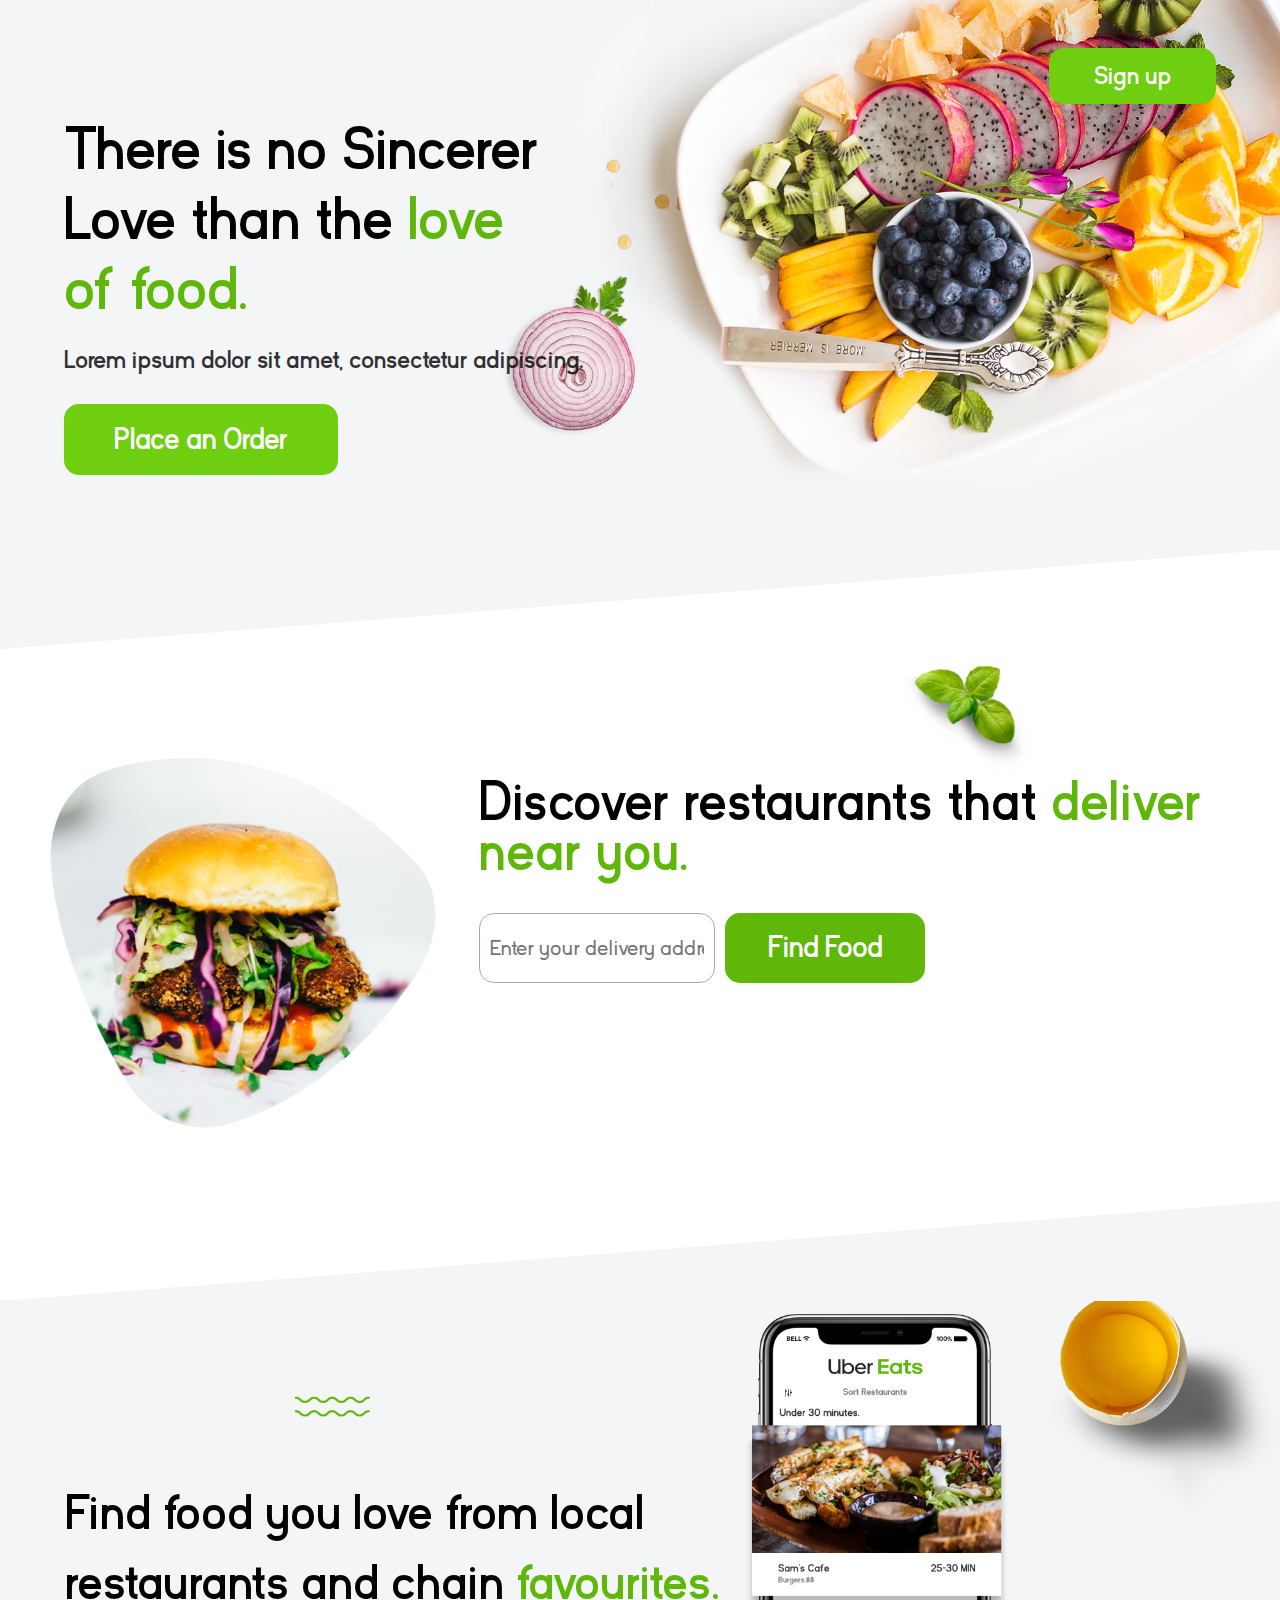
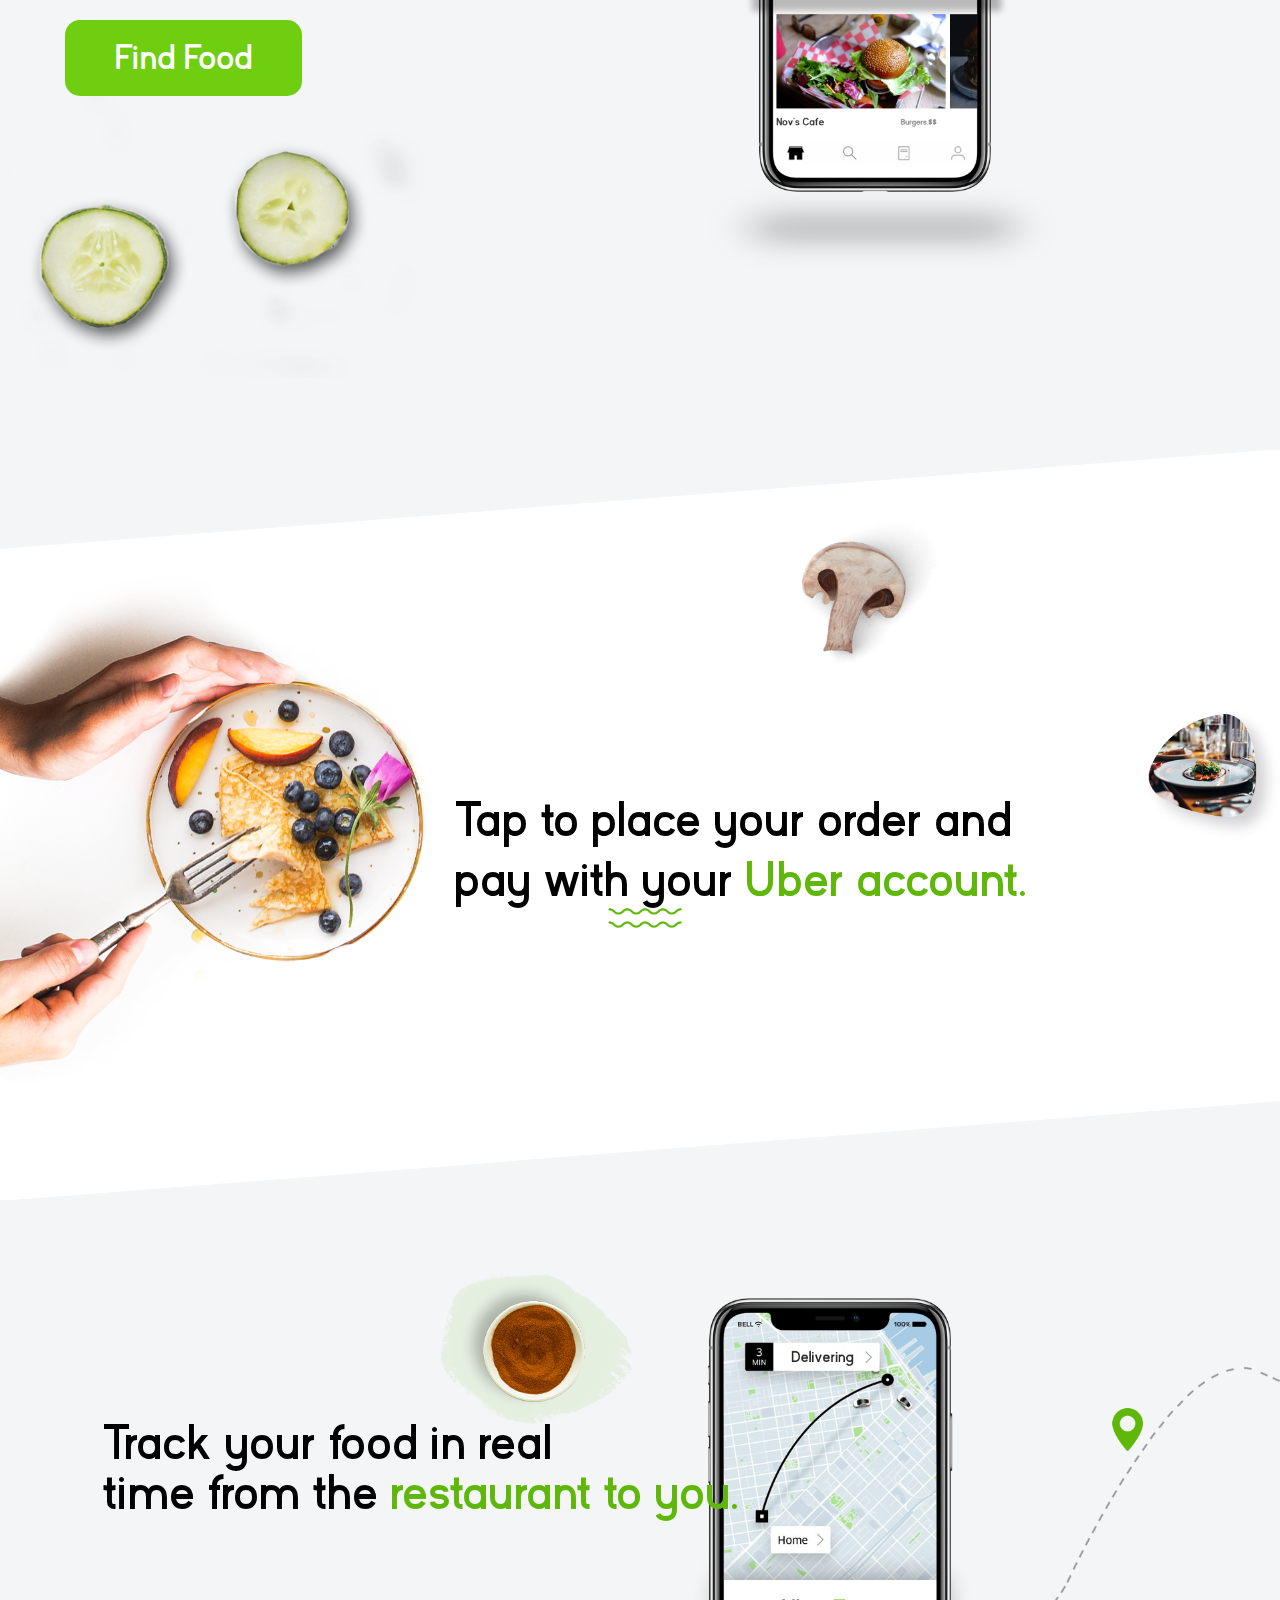
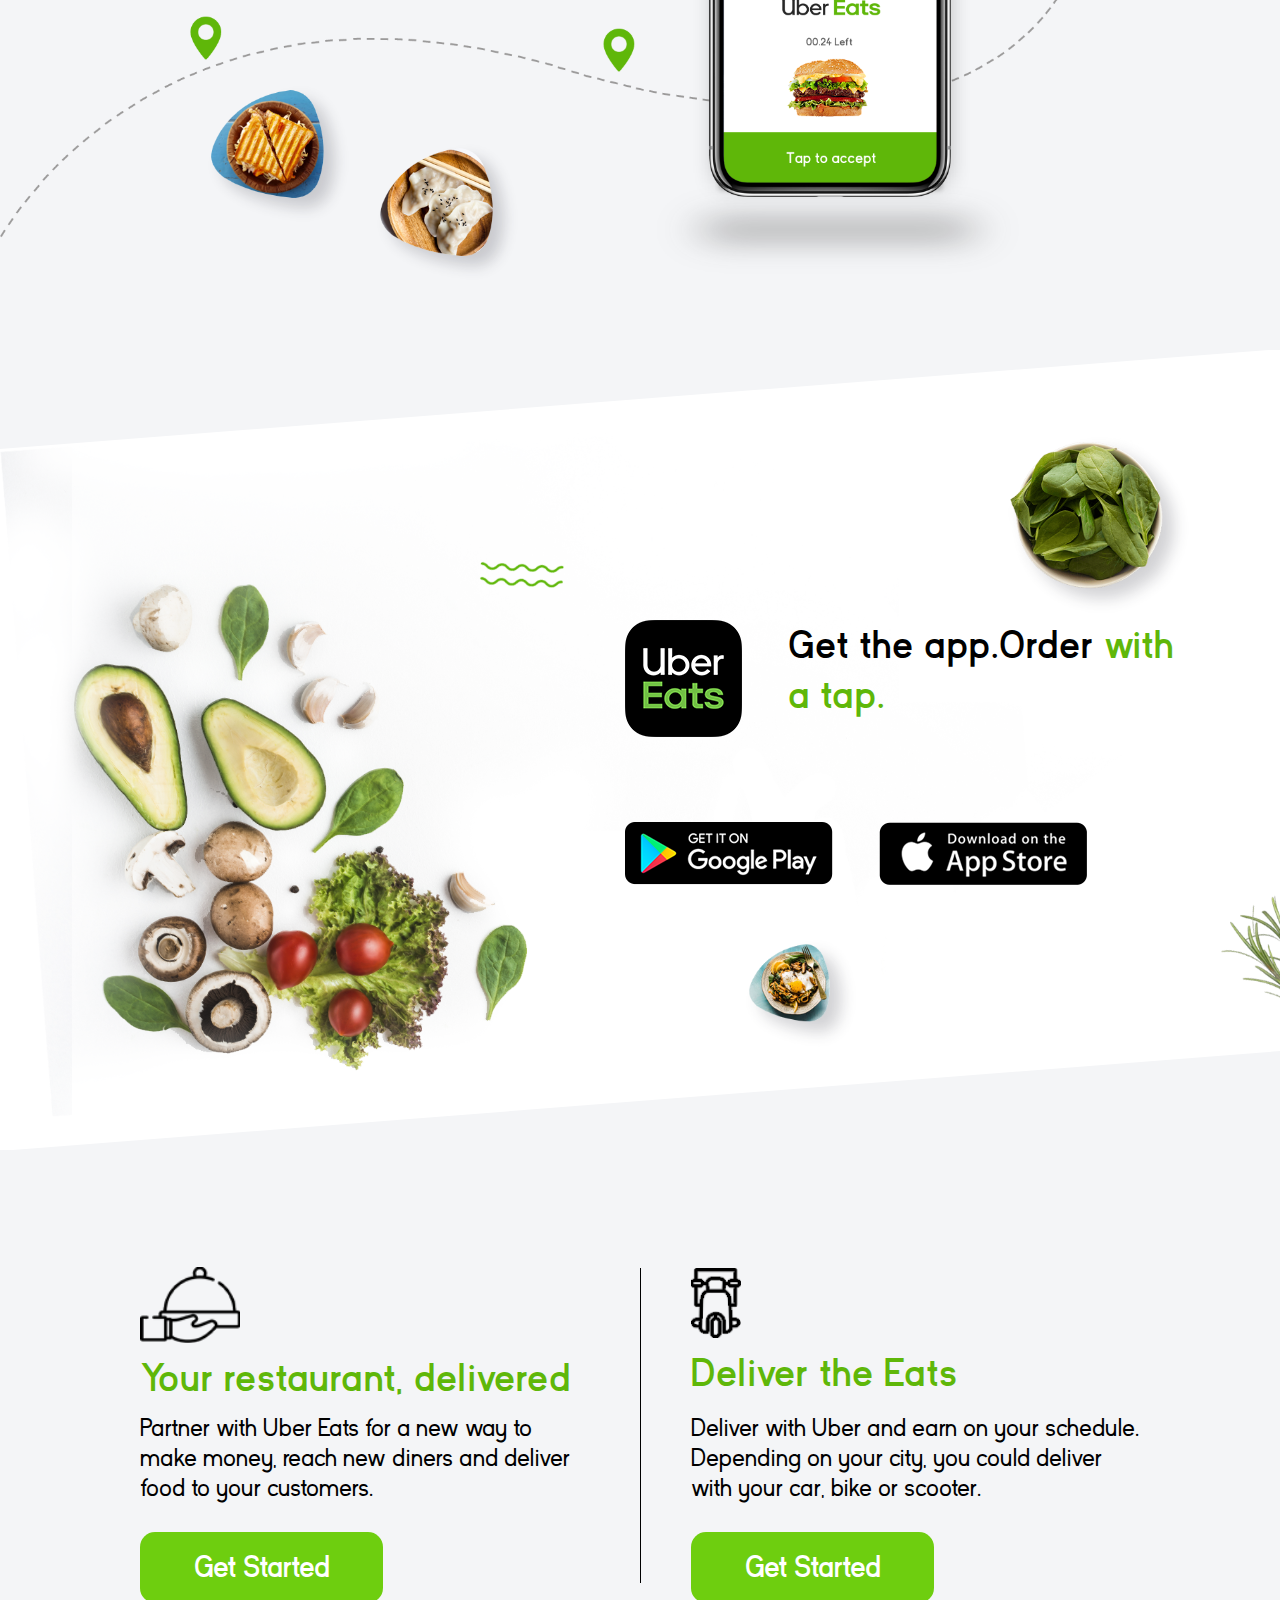
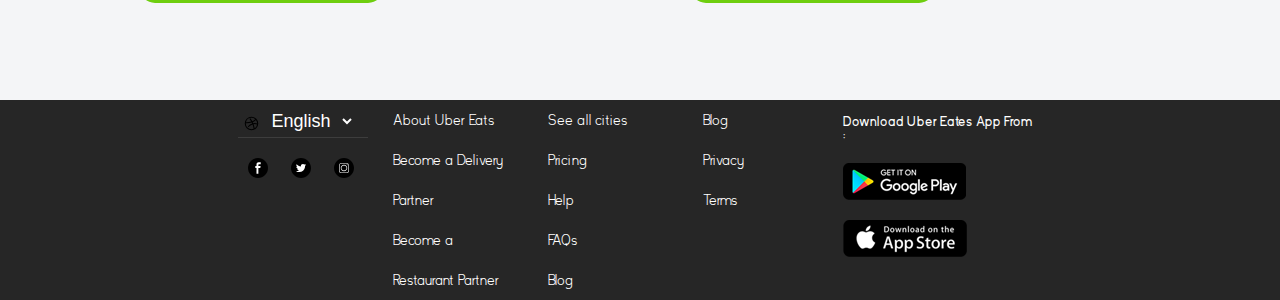
==== commit 3ff1309a: "Add files via upload" ====
--- a/index.html
+++ b/index.html
@@ -4,7 +4,7 @@
     <meta charset="UTF-8" />
     <meta http-equiv="X-UA-Compatible" content="IE=edge" />
     <meta name="viewport" content="width=device-width, initial-scale=1.0" />
-    <title>Document</title>
+    <title>Uber Eats</title>
     <link rel="stylesheet" href="css/style.css" />
   </head>
   <body>
@@ -162,16 +162,16 @@
       <div class="footer-content">
         <div class="footer-content__blok">
           <div class="footer-content__languige">
-            <img src="/img/glob.png" alt="" />
+            <img src="/img/footer/network.svg" alt="" />
             <select class="blackcolor" name="languige" id="">
               <option class="blackcolor" value="english">English</option>
               <option class="blackcolor" value="rus">Русский</option>
             </select>
           </div>
           <div class="social">
-            <a href="#"><img src="img/social/fb.png" alt="#" /></a>
-            <a href="#"><img src="img/social/twitter.png" alt="#" /></a>
-            <a href="#"><img src="img/social/insta.png" alt="#" /></a>
+            <a href="#"><img src="img/footer/fb.svg" alt="#" /></a>
+            <a href="#"><img src="img/footer/twitter.svg" alt="#" /></a>
+            <a href="#"><img src="img/footer/insta.svg" alt="#" /></a>
           </div>
         </div>
         <div class="footer-content__blok2">
--- a/css/style.css
+++ b/css/style.css
@@ -100,29 +100,57 @@
 }
 
 /*--------------------*/
+html {
+  scroll-behavior: smooth;
+}
+
 body {
   font-family: "KayakSans";
 }
 
 .header {
   max-width: 1570px;
-  min-height: 800px;
-  margin: 0 auto;
-  padding: 0px 15px;
-  background: url("../img/bkgheader/bgheader.png") 100% 0/100% auto no-repeat, url("../img/bgall.png") 100% 150%/100% 120% no-repeat;
+  min-height: 550px;
+  margin: 0 auto;
+  padding: 0px 0px;
+  position: relative;
+  background: url("../img/bkgheader/bgheader.png") 100% 0/80% auto no-repeat;
+  background-color: #f4f5f7;
 }
 @media (max-width: 768px) {
   .header {
-    background: url("../img/bkgheader/bgheader.png") 100% 0/100% auto no-repeat, url("../img/bgall.png") 100% 150%/100% 120% no-repeat;
-    min-height: 450px;
+    background: url("../img/bkgheader/bgheader.png") 100% 0/80% auto no-repeat;
+    background-color: #f4f5f7;
+    min-height: 365px;
   }
 }
 @media (max-width: 425px) {
   .header {
-    background: url("../img/bkgheader/bgheader.png") 100% 0/100% auto no-repeat, url("../img/bgall.png") 100% 130%/100% 120% no-repeat;
+    background: url("../img/bkgheader/bgheader.png") 100% 0/80% auto no-repeat;
+    background-color: #f4f5f7;
     min-height: 200px;
   }
 }
+.header::after {
+  display: block;
+  content: "";
+  width: 100%;
+  height: 100px;
+  background-color: #f4f5f7;
+  position: absolute;
+  bottom: 1px;
+  left: 0;
+  transform: translateY(100%);
+  -webkit-clip-path: polygon(100% 0, 0% 100%, 0 0);
+          clip-path: polygon(100% 0, 0% 100%, 0 0);
+}
+@media (max-width: 425px) {
+  .header::after {
+    -webkit-clip-path: polygon(100% 0, 0% 50%, 0 0);
+            clip-path: polygon(100% 0, 0% 50%, 0 0);
+  }
+}
+
 .button-signUp-wrap {
   display: flex;
   justify-content: flex-end;
@@ -134,9 +162,9 @@
 
 .signUp {
   color: #ffffff;
-  font-size: 19px;
+  font-size: 25px;
   font-weight: 700;
-  padding: 20px 54px;
+  padding: 15px 45px;
   border-radius: 15px;
   background-color: #6ece0f;
 }
@@ -161,20 +189,20 @@
 }
 @media (max-width: 768px) {
   .page-love {
-    padding: 0;
+    padding: 0 0 0 2%;
   }
 }
 .page-love__text {
   margin: 0 auto;
   color: #000000;
-  font-size: 50px;
+  font-size: 60px;
   font-weight: 700;
   line-height: 70px;
   text-align: left;
 }
 @media (max-width: 768px) {
   .page-love__text {
-    font-size: 25px;
+    font-size: 30px;
     line-height: 40px;
   }
 }
@@ -187,7 +215,7 @@
 .page-love__text p {
   opacity: 0.8;
   color: #000000;
-  font-size: 21px;
+  font-size: 25px;
   font-weight: bold;
   line-height: 70px;
 }
@@ -208,7 +236,7 @@
 }
 @media (max-width: 768px) {
   .page-love__button {
-    padding: 10px 0px;
+    padding: 5px 0px;
   }
 }
 @media (max-width: 425px) {
@@ -218,20 +246,20 @@
 }
 .page-love__button a {
   color: #ffffff;
-  font-size: 25px;
+  font-size: 30px;
   font-weight: 700;
-  padding: 20px 54px;
+  padding: 20px 50px;
   border-radius: 15px;
   background-color: #6ece0f;
 }
 @media (max-width: 768px) {
   .page-love__button a {
-    font-size: 20px;
-    padding: 10px 25px;
+    font-size: 25px;
+    padding: 10px 15px;
     border-radius: 10px;
   }
 }
-@media (max-width: 768px) {
+@media (max-width: 425px) {
   .page-love__button a {
     font-size: 10px;
     padding: 5px 15px;
@@ -244,7 +272,6 @@
   flex-direction: column;
   flex: 0 1 auto;
   padding: 5% 0;
-  z-index: 1;
 }
 @media (max-width: 768px) {
   .page-findfood {
@@ -254,28 +281,28 @@
 }
 
 .findfood {
-  max-width: 1390px;
-  min-height: 650px;
+  max-width: 1570px;
+  min-height: 750px;
   display: flex;
   justify-content: center;
   margin: 0 auto;
   text-align: left;
-  background: url("../img/findfood/burger.png") 50% 0/100% auto no-repeat;
+  background: url("../img/findfood/burger.png") 17% 40%/77% auto no-repeat;
   position: relative;
   z-index: 1;
 }
 @media (max-width: 768px) {
   .findfood {
-    background: url("../img/findfood/burger.png") 10% 0/70% auto no-repeat;
+    background: url("../img/findfood/burger.png") 10% 40%/70% auto no-repeat;
     min-height: 450px;
     padding: 0px 0px 0px 100px;
   }
 }
 @media (max-width: 425px) {
   .findfood {
-    background: url("../img/findfood/burger.png") 20% 0/80% auto no-repeat;
-    min-height: 350px;
-    padding: 0px 0px 0px 0px;
+    background: url("../img/findfood/burger.png") 10% 40%/70% auto no-repeat;
+    min-height: 250px;
+    padding: 15px 15px 0px 0px;
   }
 }
 .findfood__content {
@@ -284,7 +311,7 @@
 @media (max-width: 768px) {
   .findfood__content {
     width: 500px;
-    padding: 50px 0px 0px 80px;
+    padding: 120px 0px 0px 80px;
   }
 }
 @media (max-width: 425px) {
@@ -297,7 +324,7 @@
   padding: 0px 0px 35px 0px;
   margin: 0 auto;
   color: #000000;
-  font-size: 40px;
+  font-size: 55px;
   font-weight: 700;
   line-height: 50px;
 }
@@ -309,7 +336,7 @@
 }
 @media (max-width: 425px) {
   .findfood__text {
-    font-size: 13px;
+    font-size: 15px;
     line-height: 13px;
     padding: 0px 0px 15px 0px;
   }
@@ -327,7 +354,6 @@
 }
 .findfood__input {
   flex: 0 1 auto;
-  padding: 0px 10px 0px 0px;
 }
 .findfood__input .input {
   width: 100%;
@@ -335,9 +361,10 @@
   border: 1px solid #abaaaa;
   background-color: #ffffff;
   border-radius: 15px;
-  padding: 0px 28px;
+  margin: 0 auto;
+  padding: 0px 10px;
   color: #585858;
-  font-size: 20px;
+  font-size: 22px;
   font-weight: 400;
 }
 .findfood__input .input.focus {
@@ -350,14 +377,14 @@
     font-size: 15px;
     padding: 10px 25px;
     border-radius: 10px;
-    padding: 0px 5px 0px 0px;
+    padding: 0px 5px;
   }
 }
 @media (max-width: 425px) {
   .findfood__input .input {
     width: 99%;
     height: 30px;
-    font-size: 8px;
+    font-size: 10px;
     padding: 10px 25px;
     border-radius: 10px;
     padding: 0px 5px 0px 5px;
@@ -383,7 +410,7 @@
   width: 200px;
   height: 70px;
   color: white;
-  font-size: 23px;
+  font-size: 30px;
   font-weight: 700;
   border-radius: 15px;
   background-color: #5fb709;
@@ -392,55 +419,96 @@
   .findfood__btn {
     height: 50px;
     width: 170px;
-    font-size: 20px;
+    font-size: 25px;
   }
 }
 @media (max-width: 425px) {
   .findfood__btn {
     height: 30px;
     width: 80px;
-    font-size: 10px;
-    border-radius: 5px;
+    font-size: 15px;
+    border-radius: 7px;
   }
 }
 
 .favourites {
   max-width: 1570px;
-  min-height: 1000px;
+  min-height: 750px;
   margin: 0 auto;
   padding: 10% 15px;
-  background: url("../img/favourites/favouritesAll1.png") 100% 50%/100% auto no-repeat, url("../img/bgall.png") 100% 0/100% 100% no-repeat;
+  background: url("../img/favourites/favouritesAll1.png") 0 -10%/100% auto no-repeat;
+  background-color: #f4f5f7;
   position: relative;
   z-index: 2;
-  top: -10%;
+  top: 0;
 }
 @media (max-width: 768px) {
   .favourites {
-    top: -25%;
-    background: url("../img/favourites/favouritesAll1.png") 40% 60%/100% auto no-repeat, url("../img/bgall.png") 100% 0/100% 100% no-repeat;
-    min-height: 630px;
+    background: url("../img/favourites/favouritesAll1.png") 0 30%/90% auto no-repeat;
+    background-color: #f4f5f7;
+    min-height: 400px;
   }
 }
 @media (max-width: 425px) {
   .favourites {
-    top: -30%;
-    background: url("../img/favourites/favouritesAll1.png") 30% 60%/110% auto no-repeat, url("../img/bgall.png") 100% 0/100% 100% no-repeat;
-    min-height: 350px;
+    background: url("../img/favourites/favouritesAll1.png") 0 30%/100% auto no-repeat;
+    background-color: #f4f5f7;
+    min-height: 250px;
+  }
+}
+
+.favourites::before {
+  display: block;
+  content: "";
+  width: 100%;
+  height: 100px;
+  background-color: #f4f5f7;
+  position: absolute;
+  top: 1px;
+  left: 0;
+  transform: translateY(-100%);
+  -webkit-clip-path: polygon(100% 0, 0 100%, 100% 100%);
+          clip-path: polygon(100% 0, 0 100%, 100% 100%);
+}
+@media (max-width: 425px) {
+  .favourites::before {
+    -webkit-clip-path: polygon(100% 50%, 0 100%, 100% 100%);
+            clip-path: polygon(100% 50%, 0 100%, 100% 100%);
+  }
+}
+
+.favourites::after {
+  display: block;
+  content: "";
+  width: 100%;
+  height: 100px;
+  background-color: #f4f5f7;
+  position: absolute;
+  bottom: 1px;
+  left: 0;
+  transform: translateY(100%);
+  -webkit-clip-path: polygon(100% 0, 0% 100%, 0 0);
+          clip-path: polygon(100% 0, 0% 100%, 0 0);
+}
+@media (max-width: 425px) {
+  .favourites::after {
+    -webkit-clip-path: polygon(100% 0, 0% 50%, 0 0);
+            clip-path: polygon(100% 0, 0% 50%, 0 0);
   }
 }
 
 .page-favourites {
   margin: 0 auto;
-  padding: 15% 0px 0px 5%;
-}
-@media (max-width: 768px) {
-  .page-favourites {
-    padding: 15% 0px 0px 0px;
-  }
-}
-@media (max-width: 425px) {
+  padding: 50px 0px 0px 50px;
+}
+@media (max-width: 768px) {
   .page-favourites {
     padding: 50px 0px 0px 0px;
+  }
+}
+@media (max-width: 425px) {
+  .page-favourites {
+    padding: 0px 0px 0px 0px;
   }
 }
 .page-favourites__text {
@@ -455,13 +523,26 @@
   .page-favourites__text {
     font-size: 30px;
     line-height: 40px;
-    padding: 50px 0px 0px 0px;
   }
 }
 @media (max-width: 425px) {
   .page-favourites__text {
     font-size: 16px;
     line-height: 20px;
+    padding: 25px 0px 0px 0px;
+  }
+}
+@media (max-width: 375px) {
+  .page-favourites__text {
+    font-size: 15px;
+    line-height: 20px;
+    padding: 25px 0px 0px 0px;
+  }
+}
+@media (max-width: 320px) {
+  .page-favourites__text {
+    font-size: 13px;
+    line-height: 18px;
     padding: 25px 0px 0px 0px;
   }
 }
@@ -482,9 +563,9 @@
 }
 .page-favourites__button a {
   color: #ffffff;
-  font-size: 25px;
+  font-size: 35px;
   font-weight: 700;
-  padding: 20px 54px;
+  padding: 20px 50px;
   border-radius: 15px;
   background-color: #6ece0f;
 }
@@ -505,52 +586,79 @@
 
 .uber {
   max-width: 1570px;
-  min-height: 650px;
-  display: flex;
-  flex-direction: column;
+  min-height: 750px;
+  display: flex;
+  justify-content: center;
+  align-items: center;
   flex: 0 1 auto;
   margin: 0 auto;
-  background: url("../img/uber/9-layers.png") 100% 0/100% auto no-repeat;
+  background: url("../img/uber/9-layers.png") 100% -30%/100% auto no-repeat;
   position: relative;
   z-index: 1;
-  top: -20%;
 }
 @media (max-width: 768px) {
   .uber {
     padding: 120px 0px 0px 180px;
-    min-height: 350px;
+    min-height: 450px;
+    background: url("../img/uber/9-layers.png") 0 -100%/95% auto no-repeat;
   }
 }
 @media (max-width: 425px) {
   .uber {
     padding: 70px 0px 0px 90px;
-    min-height: 300px;
-    top: -30%;
-  }
-}
-
+    min-height: 250px;
+    background: url("../img/uber/9-layers.png") 0 -150%/95% auto no-repeat;
+  }
+}
+@media (max-width: 375px) {
+  .uber {
+    padding: 0px 0px 50px 70px;
+  }
+}
+@media (max-width: 320px) {
+  .uber {
+    background: url("../img/uber/9-layers.png") 0 320%/100% auto no-repeat;
+  }
+}
+
+.page-uber {
+  margin: 50px 0 0 200px;
+}
+@media (max-width: 768px) {
+  .page-uber {
+    margin: 0 50px 60px 0;
+  }
+}
+@media (max-width: 425px) {
+  .page-uber {
+    margin: 0 auto;
+  }
+}
 .page-uber__text {
   display: flex;
   justify-content: center;
-  padding: 250px 0px 0px 350px;
   margin: 0 auto;
   color: #000000;
-  font-size: 40px;
+  font-size: 50px;
   font-weight: 700;
-  line-height: 50px;
+  line-height: 60px;
 }
 @media (max-width: 768px) {
   .page-uber__text {
     font-size: 30px;
     line-height: 40px;
-    padding: 0px 0px 0px 0px;
   }
 }
 @media (max-width: 425px) {
   .page-uber__text {
     font-size: 18px;
     line-height: 20px;
-    padding: 0px 0px 0px 0px;
+  }
+}
+@media (max-width: 375px) {
+  .page-uber__text {
+    font-size: 15px;
+    line-height: 20px;
   }
 }
 .page-uber__text span {
@@ -562,25 +670,65 @@
 
 .restaurant {
   max-width: 1570px;
-  min-height: 1000px;
-  margin: 0 auto;
-  padding: 10% 15px;
-  background: url("../img/restaurant/restaurant.png") 100% 50%/100% auto no-repeat, url("../img/bgall.png") 100% 0/100% 100% no-repeat;
+  min-height: 750px;
+  margin: 0 auto;
+  background: url("../img/restaurant/restaurant.png") 0 50%/100% auto no-repeat;
+  background-color: #f4f5f7;
   position: relative;
   z-index: 2;
-  top: -30%;
 }
 @media (max-width: 768px) {
   .restaurant {
-    min-height: 650px;
-    background: url("../img/restaurant/restaurant.png") 50% 50%/120% auto no-repeat, url("../img/bgall.png") 100% 0/100% 100% no-repeat;
+    min-height: 450px;
+    background: url("../img/restaurant/restaurant.png") 0 50%/100% auto no-repeat;
+    background-color: #f4f5f7;
   }
 }
 @media (max-width: 425px) {
   .restaurant {
-    min-height: 425px;
-    background: url("../img/restaurant/restaurant.png") 60% 50%/125% auto no-repeat, url("../img/bgall.png") 100% 0/100% 100% no-repeat;
-    top: -45%;
+    min-height: 250px;
+    background: url("../img/restaurant/restaurant.png") 0 50%/100% auto no-repeat;
+    background-color: #f4f5f7;
+  }
+}
+
+.restaurant::before {
+  display: block;
+  content: "";
+  width: 100%;
+  height: 100px;
+  background-color: #f4f5f7;
+  position: absolute;
+  top: 1px;
+  left: 0;
+  transform: translateY(-100%);
+  -webkit-clip-path: polygon(100% 0, 0 100%, 100% 100%);
+          clip-path: polygon(100% 0, 0 100%, 100% 100%);
+}
+@media (max-width: 425px) {
+  .restaurant::before {
+    -webkit-clip-path: polygon(100% 50%, 0 100%, 100% 100%);
+            clip-path: polygon(100% 50%, 0 100%, 100% 100%);
+  }
+}
+
+.restaurant::after {
+  display: block;
+  content: "";
+  width: 100%;
+  height: 100px;
+  background-color: #f4f5f7;
+  position: absolute;
+  bottom: 1px;
+  left: 0;
+  transform: translateY(100%);
+  -webkit-clip-path: polygon(100% 0, 0% 100%, 0 0);
+          clip-path: polygon(100% 0, 0% 100%, 0 0);
+}
+@media (max-width: 425px) {
+  .restaurant::after {
+    -webkit-clip-path: polygon(100% 0, 0% 50%, 0 0);
+            clip-path: polygon(100% 0, 0% 50%, 0 0);
   }
 }
 
@@ -590,7 +738,7 @@
   padding: 17% 0px 0px 8%;
   margin: 0 auto;
   color: #000000;
-  font-size: 40px;
+  font-size: 50px;
   font-weight: 700;
   line-height: 50px;
 }
@@ -598,14 +746,24 @@
   .page-restaurant__text {
     font-size: 30px;
     line-height: 40px;
-    padding: 150px 0px 0px 0px;
+    padding: 130px 0px 0px 20px;
   }
 }
 @media (max-width: 425px) {
   .page-restaurant__text {
     font-size: 16px;
     line-height: 20px;
-    padding: 130px 0px 0px 0px;
+    padding: 80px 0px 0px 20px;
+  }
+}
+@media (max-width: 375px) {
+  .page-restaurant__text {
+    font-size: 14px;
+  }
+}
+@media (max-width: 320px) {
+  .page-restaurant__text {
+    font-size: 12px;
   }
 }
 .page-restaurant__text span {
@@ -621,37 +779,36 @@
   display: flex;
   justify-content: flex-end;
   margin: 0 auto;
-  padding: 13% 10% 0px 0px;
-  background: url("../img/app/8-layers.png") 100% 50%/100% auto no-repeat;
+  background: url("../img/app/8-layers.png") 0 50%/100% auto no-repeat;
   position: relative;
   z-index: 1;
-  top: -40%;
 }
 @media (max-width: 768px) {
   .app {
     min-height: 500px;
-    background: url("../img/app/8-layers.png") 50% 50%/120% auto no-repeat;
+    background: url("../img/app/8-layers.png") 0 50%/100% auto no-repeat;
     padding: 0px 0px 0px 0px;
   }
 }
 @media (max-width: 425px) {
   .app {
-    min-height: 300px;
-    background: url("../img/app/8-layers.png") 50% 50%/120% auto no-repeat;
+    min-height: 350px;
+    background: url("../img/app/8-layers.png") 0 50%/100% auto no-repeat;
     padding: 0px 0px 0px 0px;
-    top: -55%;
   }
 }
 
 .app-conteiner {
   display: flex;
   flex-direction: column;
-  flex: 0 1 50%;
-  padding: 5% 0;
+  flex: 0 1 auto;
+  margin: 0 5px 0 0;
+  padding: 270px 0px 0px 0px;
 }
 @media (max-width: 768px) {
   .app-conteiner {
     justify-content: center;
+    padding: 0px 0px 0px 0px;
   }
 }
 .app-conteiner__item {
@@ -673,13 +830,13 @@
 
 @media (max-width: 768px) {
   .app-button__uber img {
-    width: 50px;
+    width: 70px;
     margin: 100px 0px 0px 0px;
   }
 }
 @media (max-width: 425px) {
   .app-button__uber img {
-    width: 35px;
+    width: 45px;
     margin: 140px 0px 0px 0px;
   }
 }
@@ -692,14 +849,14 @@
 }
 @media (max-width: 768px) {
   .app-button__text {
-    font-size: 25px;
+    font-size: 27px;
     line-height: 25px;
     margin: 100px 0px 0px 0px;
   }
 }
 @media (max-width: 425px) {
   .app-button__text {
-    font-size: 17px;
+    font-size: 20px;
     line-height: 20px;
     margin: 140px 0px 0px 0px;
   }
@@ -708,6 +865,12 @@
   color: #5fb709;
 }
 @media (max-width: 768px) {
+  .app-button__google img {
+    width: 150px;
+    margin: 0px 0px 100px 0px;
+  }
+}
+@media (max-width: 425px) {
   .app-button__google img {
     width: 100px;
     margin: 0px 0px 100px 0px;
@@ -721,6 +884,15 @@
     padding: 0px 0px 0px 10px;
   }
   .app-button__appstore img {
+    width: 150px;
+    margin: 0px 0px 100px 0px;
+  }
+}
+@media (max-width: 425px) {
+  .app-button__appstore {
+    padding: 0px 0px 0px 10px;
+  }
+  .app-button__appstore img {
     width: 100px;
     margin: 0px 0px 100px 0px;
   }
@@ -728,73 +900,107 @@
 
 .deliver {
   max-width: 1570px;
-  min-height: 800px;
+  min-height: 550px;
   display: flex;
   flex: 0 1 auto;
   justify-content: space-evenly;
   margin: 0 auto;
-  background: url("../img/bgall.png") 100% 0/100% 100% no-repeat;
+  background-color: #f4f5f7;
   position: relative;
-  z-index: 2;
-  top: -40%;
+  z-index: 10;
 }
 @media (max-width: 768px) {
   .deliver {
-    top: -50%;
-    min-height: 650px;
+    min-height: 450px;
   }
 }
 @media (max-width: 425px) {
   .deliver {
-    top: -65%;
-    min-height: 550px;
+    min-height: 350px;
+  }
+}
+
+.deliver::before {
+  display: block;
+  content: "";
+  width: 100%;
+  height: 100px;
+  background-color: #f4f5f7;
+  position: absolute;
+  top: 1px;
+  left: 0;
+  transform: translateY(-100%);
+  -webkit-clip-path: polygon(100% 0, 0 100%, 100% 100%);
+          clip-path: polygon(100% 0, 0 100%, 100% 100%);
+}
+@media (max-width: 425px) {
+  .deliver::before {
+    -webkit-clip-path: polygon(100% 50%, 0 100%, 100% 100%);
+            clip-path: polygon(100% 50%, 0 100%, 100% 100%);
   }
 }
 
 .deliver-container {
   display: flex;
   flex: 0 1 auto;
-  padding: 5% 0px 0px 18%;
-  margin: 10% 0px 0px 0px;
+  justify-content: center;
+  align-items: center;
+  margin: 0 auto;
   flex-wrap: wrap;
 }
 @media (max-width: 768px) {
   .deliver-container {
     padding: 0px 0px 0px 0px;
-    margin: 110px 50px 0px 50px;
+    margin: 0 auto;
     flex-direction: column;
   }
 }
 @media (max-width: 425px) {
   .deliver-container {
-    margin: 110px 50px 0px 50px;
+    margin: 0 auto;
+    padding: 0px 0px 0px 0px;
   }
 }
 .deliver-container__itemleft {
   flex-direction: column;
   padding: 0px 50px 0px 0px;
   display: flex;
-  max-width: 420px;
+  max-width: 500px;
   max-height: 400px;
   flex-wrap: wrap;
 }
+.deliver-container__itemleft img {
+  width: 100px;
+}
 @media (max-width: 768px) {
   .deliver-container__itemleft {
-    padding: 0px 0px 0px 0px;
+    padding: 0px 0px 20px 0px;
   }
   .deliver-container__itemleft img {
     width: 50px;
   }
 }
+@media (max-width: 425px) {
+  .deliver-container__itemleft {
+    padding: 0px 0px 20px 0px;
+    max-width: 300px;
+  }
+  .deliver-container__itemleft img {
+    height: 40px;
+  }
+}
 .deliver-container__itemright {
   flex-direction: column;
-  max-width: 455px;
+  max-width: 500px;
   max-height: 400px;
   display: flex;
   flex-wrap: wrap;
   border-left: 1px solid black;
   padding: 0px 0px 0px 50px;
 }
+.deliver-container__itemright img {
+  height: 70px;
+}
 @media (max-width: 768px) {
   .deliver-container__itemright {
     padding: 20px 0px 0px 0px;
@@ -804,6 +1010,17 @@
     height: 40px;
   }
 }
+@media (max-width: 425px) {
+  .deliver-container__itemright {
+    padding: 10px 0px 0px 0px;
+    border: none;
+    border-top: 1px solid rgba(70, 69, 69, 0.33);
+    max-width: 300px;
+  }
+  .deliver-container__itemright img {
+    height: 40px;
+  }
+}
 
 .deliver-restaurant__img {
   padding: 0px 0px 15px 0px;
@@ -811,13 +1028,13 @@
 .deliver-restaurant__title {
   color: #5fb709;
   font-family: "KayakSans";
-  font-size: 30px;
+  font-size: 40px;
   font-weight: 700;
   text-align: left;
 }
 @media (max-width: 768px) {
   .deliver-restaurant__title {
-    font-size: 22px;
+    font-size: 30px;
   }
 }
 @media (max-width: 425px) {
@@ -826,14 +1043,14 @@
   }
 }
 .deliver-restaurant__subtitel {
-  padding: 20px 0px 0px 0px;
+  padding: 15px 0px 0px 0px;
   line-height: 30px;
-  font-size: 20px;
+  font-size: 25px;
   font-weight: 400;
 }
 @media (max-width: 768px) {
   .deliver-restaurant__subtitel {
-    font-size: 13px;
+    font-size: 20px;
     line-height: 20px;
     padding: 10px 0px 0px 0px;
   }
@@ -860,7 +1077,7 @@
 }
 .deliver-restaurant__btn a {
   color: #ffffff;
-  font-size: 23px;
+  font-size: 30px;
   font-weight: 700;
   padding: 20px 54px;
   border-radius: 15px;
@@ -887,13 +1104,13 @@
 .deliver-eats__title {
   color: #5fb709;
   font-family: "KayakSans";
-  font-size: 30px;
+  font-size: 40px;
   font-weight: 700;
   text-align: left;
 }
 @media (max-width: 768px) {
   .deliver-eats__title {
-    font-size: 22px;
+    font-size: 30px;
   }
 }
 @media (max-width: 425px) {
@@ -904,12 +1121,12 @@
 .deliver-eats__subtitel {
   padding: 20px 0px 0px 0px;
   line-height: 30px;
-  font-size: 20px;
+  font-size: 25px;
   font-weight: 400;
 }
 @media (max-width: 768px) {
   .deliver-eats__subtitel {
-    font-size: 13px;
+    font-size: 20px;
     line-height: 20px;
     padding: 10px 0px 0px 0px;
   }
@@ -936,7 +1153,7 @@
 }
 .deliver-eats__btn a {
   color: #ffffff;
-  font-size: 23px;
+  font-size: 30px;
   font-weight: 700;
   padding: 20px 54px;
   border-radius: 15px;
@@ -959,28 +1176,36 @@
 
 .footer {
   max-width: 1570px;
-  min-height: 400px;
-  display: flex;
-  justify-content: space-evenly;
-  margin: 0 auto;
-  padding: 100px 0px 0px 0px;
+  min-height: 200px;
+  display: flex;
+  justify-content: center;
+  margin: 0 auto;
   background-color: #262626;
   position: relative;
   z-index: 3;
-  top: -57%;
 }
 @media (max-width: 768px) {
   .footer {
     min-height: 120px;
     padding: 10px 0px 0px 0px;
-    top: -75%;
   }
 }
 @media (max-width: 425px) {
   .footer {
     min-height: 115px;
     padding: 10px 0px 0px 0px;
-    top: -85%;
+  }
+}
+@media (max-width: 375px) {
+  .footer {
+    min-height: 100px;
+    padding: 10px 0px 0px 0px;
+  }
+}
+@media (max-width: 320px) {
+  .footer {
+    min-height: 100px;
+    padding: 10px 0px 0px 0px;
   }
 }
 
@@ -988,8 +1213,7 @@
   text-align: left;
   display: flex;
   flex: 0 1 auto;
-  flex-basis: 80%;
-  justify-content: space-evenly;
+  max-width: 100%;
   color: #ffffff;
 }
 .footer-content__languige {
@@ -1000,13 +1224,25 @@
 .footer-content__languige select {
   font-size: 18px;
 }
+.footer-content__languige img {
+  width: 27px;
+}
 @media (max-width: 768px) {
   .footer-content__languige select {
-    font-size: 10px;
+    font-size: 18px;
     padding: 0px 0px 0px 0px;
   }
   .footer-content__languige img {
-    width: 15px;
+    width: 25px;
+  }
+}
+@media (max-width: 375px) {
+  .footer-content__languige select {
+    font-size: 15px;
+    padding: 0px 0px 0px 0px;
+  }
+  .footer-content__languige img {
+    width: 20px;
   }
 }
 .footer-content__blok {
@@ -1063,7 +1299,6 @@
   }
 }
 .footer-content__blok5 {
-  flex-basis: 30%;
   display: flex;
   flex-direction: column;
   width: 264px;
@@ -1071,20 +1306,23 @@
 }
 @media (max-width: 768px) {
   .footer-content__blok5 {
-    font-size: 10px;
+    font-size: 18px;
     line-height: 25px;
     padding: 0px 0px 0px 0px;
     flex-wrap: wrap;
-    flex-basis: 35%;
   }
 }
 @media (max-width: 425px) {
   .footer-content__blok5 {
-    font-size: 10px;
+    font-size: 18px;
     line-height: 25px;
     padding: 5px 0px 0px 0px;
     flex-wrap: wrap;
-    flex-basis: 40%;
+  }
+}
+@media (max-width: 375px) {
+  .footer-content__blok5 {
+    font-size: 15px;
   }
 }
 .footer-content__item {
@@ -1100,7 +1338,7 @@
   }
 }
 .footer-content__google {
-  padding: 0px 10px 0px 0px;
+  padding: 0px 10px 20px 0px;
 }
 @media (max-width: 768px) {
   .footer-content__google {
@@ -1118,6 +1356,14 @@
     width: 70px;
   }
 }
+@media (max-width: 375px) {
+  .footer-content__google {
+    padding: 0px 0px 0px 0px;
+  }
+  .footer-content__google img {
+    width: 70px;
+  }
+}
 @media (max-width: 768px) {
   .footer-content__appstore img {
     width: 100px;
@@ -1131,10 +1377,29 @@
     width: 70px;
   }
 }
-
+@media (max-width: 375px) {
+  .footer-content__appstore {
+    padding: 0px 0px 0px 0px;
+  }
+  .footer-content__appstore img {
+    width: 70px;
+  }
+}
+
+.social img {
+  width: 40px;
+  padding: 0px 0px;
+}
 @media (max-width: 768px) {
   .social img {
-    padding: 0px 8px;
+    width: 40px;
+    padding: 0px 0px;
+  }
+}
+@media (max-width: 320px) {
+  .social img {
+    width: 30px;
+    padding: 0px 0px;
   }
 }
 
